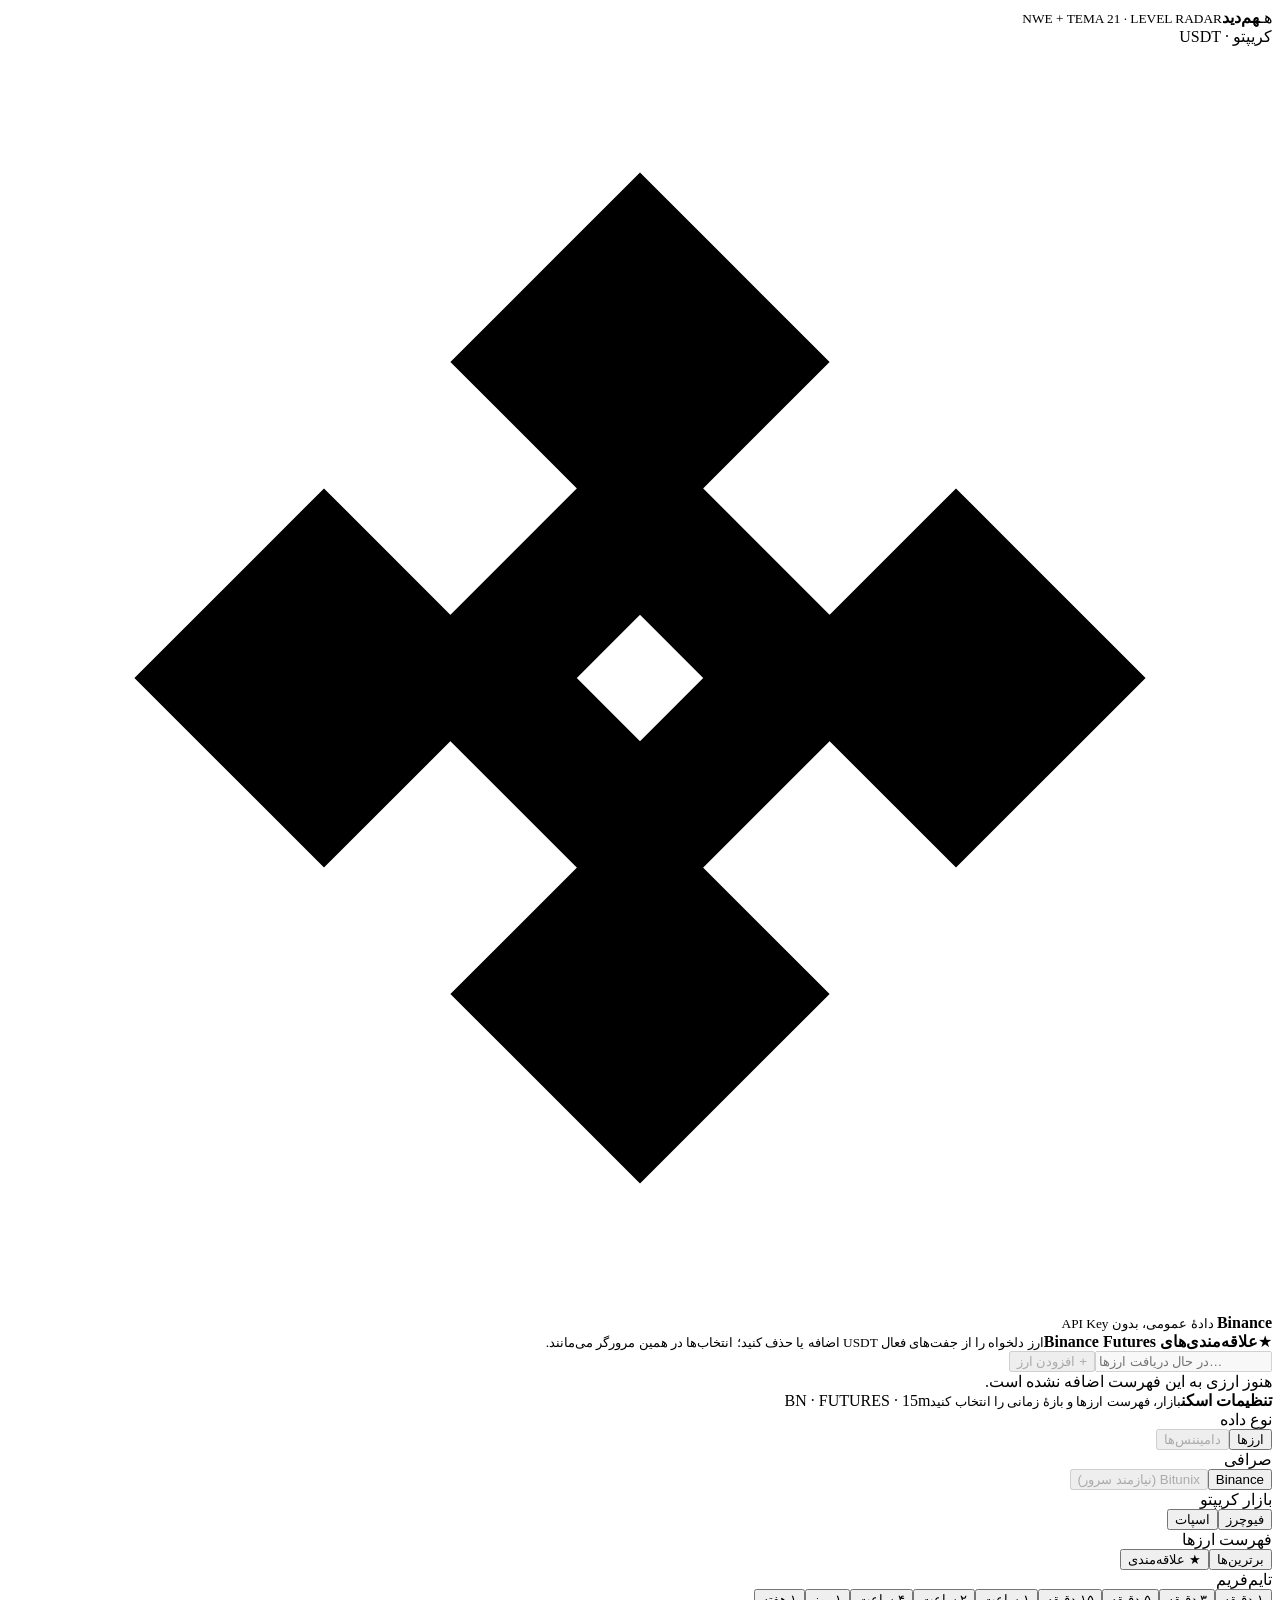
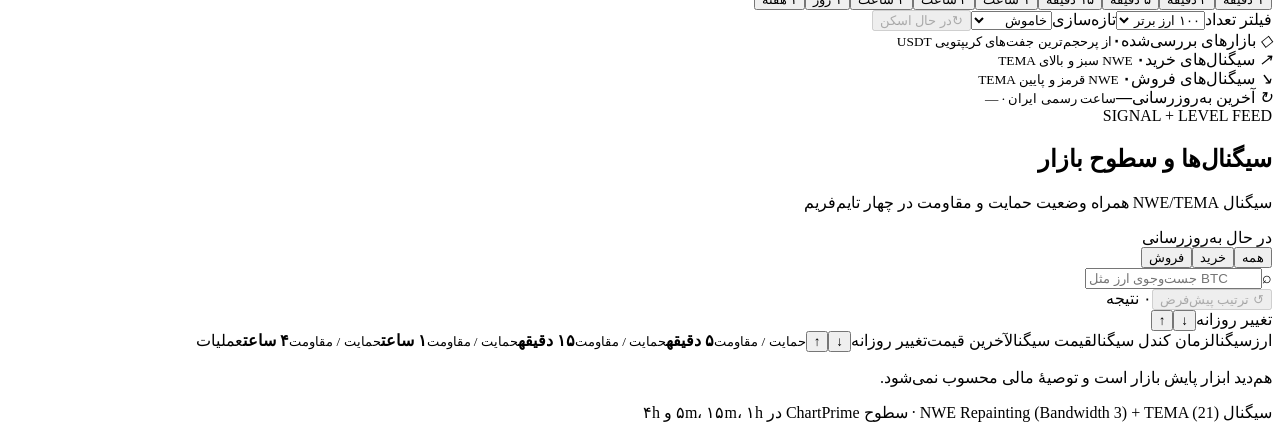
==== index.html @ 6f5dc824 "Deploy static Binance scanner" ====
<!DOCTYPE html><html lang="fa" dir="rtl"><head><meta charSet="utf-8"/><meta name="viewport" content="width=device-width, initial-scale=1"/><link rel="stylesheet" href="/hamdid-crypto-scanner/_next/static/chunks/422zjng2dkiep.css" data-precedence="next"/><link rel="preload" as="script" fetchPriority="low" href="/hamdid-crypto-scanner/_next/static/chunks/3l04zcqx63h3y.js"/><script src="/hamdid-crypto-scanner/_next/static/chunks/196ia33i15g8s.js" async=""></script><script src="/hamdid-crypto-scanner/_next/static/chunks/1rj7ns8rte9vc.js" async=""></script><script src="/hamdid-crypto-scanner/_next/static/chunks/turbopack-1gc-g23rj5cb_.js" async=""></script><script src="/hamdid-crypto-scanner/_next/static/chunks/3fntmmi971322.js" async=""></script><script src="/hamdid-crypto-scanner/_next/static/chunks/1gp41h11vt60n.js" async=""></script><title>هم‌دید | سیگنال NWE و سطوح حمایت و مقاومت</title><meta name="description" content="اسکن زندهٔ NWE + TEMA 21 همراه سطوح حمایت و مقاومت ۵ دقیقه، ۱۵ دقیقه، ۱ ساعت و ۴ ساعت"/><script src="/hamdid-crypto-scanner/_next/static/chunks/0cz1d0mv5g_q7.js" noModule=""></script></head><body><div hidden=""><!--$--><!--/$--></div><main class="app-shell"><div class="ambient ambient-one"></div><div class="ambient ambient-two"></div><header class="topbar"><div class="brand"><span class="brand-symbol">هـ</span><span><strong>هم‌دید</strong><small dir="ltr">NWE + TEMA 21 · LEVEL RADAR</small></span></div><div class="topbar-statuses"><span class="crypto-only-badge">کریپتو · USDT</span><div class="exchange-status"><svg aria-hidden="true" viewBox="0 0 40 40" class="exchange-mark binance-mark"><path d="M20 4 26 10 20 16 14 10 20 4Zm10 10 6 6-6 6-6-6 6-6ZM10 14l6 6-6 6-6-6 6-6Zm10 10 6 6-6 6-6-6 6-6Zm0-12 8 8-8 8-8-8 8-8Zm0 6-2 2 2 2 2-2-2-2Z"></path></svg><span><strong>Binance</strong><small><i></i> <!-- -->دادهٔ عمومی، بدون API Key</small></span></div></div></header><section class="favorites-panel" aria-labelledby="favorites-title"><div class="favorites-copy"><span class="favorites-icon">★</span><span><strong id="favorites-title">علاقه‌مندی‌های <!-- -->Binance<!-- --> <!-- -->Futures</strong><small>ارز دلخواه را از جفت‌های فعال USDT اضافه یا حذف کنید؛ انتخاب‌ها در همین مرورگر می‌مانند.</small></span></div><form class="favorite-form"><input list="available-crypto-markets" placeholder="در حال دریافت ارزها…" dir="ltr" disabled="" aria-label="نماد ارز برای افزودن به علاقه‌مندی‌ها" value=""/><datalist id="available-crypto-markets"></datalist><button type="submit" disabled="">+ افزودن ارز</button></form><div class="favorite-chips"><span class="favorites-empty">هنوز ارزی به این فهرست اضافه نشده است.</span></div></section><section class="dashboard-overview"><section class="control-panel" aria-label="تنظیمات اسکن"><div class="control-panel-heading"><span><strong>تنظیمات اسکن</strong><small>بازار، فهرست ارزها و بازهٔ زمانی را انتخاب کنید</small></span><span class="active-context" dir="ltr">BN · FUTURES · 15m</span></div><div class="control-group universe-control"><label>نوع داده</label><div class="segmented"><button class="active">ارزها</button><button disabled="" title="دامیننس در هاست استاتیک رایگان به سرور نیاز دارد">دامیننس‌ها</button></div></div><div class="control-group exchange-control"><label>صرافی</label><div class="segmented"><button class="active">Binance</button><button class="" disabled="" title="Bitunix اجازهٔ اتصال مستقیم از مرورگر را نمی‌دهد">Bitunix (نیازمند سرور)</button></div></div><div class="control-group market-control"><label>بازار کریپتو</label><div class="segmented"><button class="active">فیوچرز</button><button class="">اسپات</button></div></div><div class="control-group scope-control"><label>فهرست ارزها</label><div class="segmented"><button class="active">برترین‌ها</button><button class="">★ علاقه‌مندی</button></div></div><div class="control-group interval-control"><label>تایم‌فریم</label><div class="timeframe-tabs"><button class="">۱ دقیقه</button><button class="">۳ دقیقه</button><button class="">۵ دقیقه</button><button class="active">۱۵ دقیقه</button><button class="">۱ ساعت</button><button class="">۲ ساعت</button><button class="">۴ ساعت</button><button class="">۱ روز</button><button class="">۱ هفته</button></div></div><label class="select-control limit-control"><span>فیلتر تعداد</span><select><option value="25">۲۵<!-- --> ارز برتر</option><option value="50">۵۰<!-- --> ارز برتر</option><option value="100" selected="">۱۰۰<!-- --> ارز برتر</option><option value="200">۲۰۰<!-- --> ارز برتر</option></select></label><label class="select-control refresh-control"><span>تازه‌سازی</span><select><option value="0" selected="">خاموش</option><option value="60">هر ۱ دقیقه</option><option value="120">هر ۲ دقیقه</option><option value="300">هر ۵ دقیقه</option></select></label><button class="refresh-button" disabled=""><span class="refresh-icon spinning">↻</span>در حال اسکن</button></section><section class="stats-grid" aria-label="آمار اسکن"><div class="stat-card primary-stat"><span class="stat-label"><i aria-hidden="true">◇</i> <!-- -->بازارهای بررسی‌شده</span><strong>۰</strong><small>از پرحجم‌ترین جفت‌های کریپتویی USDT</small></div><div class="stat-card buy-stat"><span class="stat-label"><i aria-hidden="true">↗</i> سیگنال‌های خرید</span><strong>۰</strong><small><i></i> NWE سبز و بالای TEMA</small></div><div class="stat-card sell-stat"><span class="stat-label"><i aria-hidden="true">↘</i> سیگنال‌های فروش</span><strong>۰</strong><small><i></i> NWE قرمز و پایین TEMA</small></div><div class="stat-card update-stat"><span class="stat-label"><i aria-hidden="true">↻</i> آخرین به‌روزرسانی</span><strong>—</strong><small>ساعت رسمی ایران · <!-- -->—</small></div></section></section><section class="signals-panel"><div class="signals-heading"><div><span class="section-kicker">SIGNAL + LEVEL FEED</span><h2>سیگنال‌ها و سطوح بازار</h2><p>سیگنال NWE/TEMA همراه وضعیت حمایت و مقاومت در چهار تایم‌فریم</p></div><div class="feed-live"><i></i> <!-- -->در حال به‌روزرسانی</div></div><div class="filterbar"><div class="side-filter"><button class="active">همه</button><button class="">خرید</button><button class="">فروش</button></div><label class="search-box"><span>⌕</span><input placeholder="جست‌وجوی ارز مثل BTC" dir="ltr" value=""/></label><div class="result-meta"><button type="button" class="sort-reset-button" disabled="" title="بازگشت به ترتیب اصلی اسکن">↺ ترتیب پیش‌فرض</button><span class="result-count">۰<!-- --> نتیجه</span></div></div><div class="mobile-sortbar dominance-sortbar" aria-label="مرتب‌سازی جدول"><span class="sortable-header" dir="rtl"><span>تغییر روزانه</span><span class="sort-arrows" dir="ltr" aria-label="مرتب‌سازی تغییر روزانه"><button type="button" class="" aria-label="تغییر روزانه، کمترین به بیشترین" aria-pressed="false" title="کمترین به بیشترین">↑</button><button type="button" class="" aria-label="تغییر روزانه، بیشترین به کمترین" aria-pressed="false" title="بیشترین به کمترین">↓</button></span></span></div><div class="signal-table-scroll"><div class="signal-list" aria-live="polite"><div class="signal-table-header signal-grid" role="row"><span>ارز</span><span>سیگنال</span><span>زمان کندل سیگنال</span><span>قیمت سیگنال</span><span>آخرین قیمت</span><span class="sortable-header" dir="rtl"><span>تغییر روزانه</span><span class="sort-arrows" dir="ltr" aria-label="مرتب‌سازی تغییر روزانه"><button type="button" class="" aria-label="تغییر روزانه، کمترین به بیشترین" aria-pressed="false" title="کمترین به بیشترین">↑</button><button type="button" class="" aria-label="تغییر روزانه، بیشترین به کمترین" aria-pressed="false" title="بیشترین به کمترین">↓</button></span></span><span class="level-column-header"><small>حمایت / مقاومت</small><strong>۵ دقیقه</strong></span><span class="level-column-header"><small>حمایت / مقاومت</small><strong>۱۵ دقیقه</strong></span><span class="level-column-header"><small>حمایت / مقاومت</small><strong>۱ ساعت</strong></span><span class="level-column-header"><small>حمایت / مقاومت</small><strong>۴ ساعت</strong></span><span>عملیات</span></div><div class="signal-skeleton"></div><div class="signal-skeleton"></div><div class="signal-skeleton"></div><div class="signal-skeleton"></div><div class="signal-skeleton"></div><div class="signal-skeleton"></div></div></div></section><footer><p>هم‌دید ابزار پایش بازار است و توصیهٔ مالی محسوب نمی‌شود.</p><span>سیگنال NWE Repainting (Bandwidth <!-- -->3<!-- -->) + TEMA (<!-- -->21<!-- -->) · سطوح ChartPrime در ۵m، ۱۵m، ۱h و ۴h</span></footer></main><!--$--><!--/$--><script src="/hamdid-crypto-scanner/_next/static/chunks/3l04zcqx63h3y.js" id="_R_" async=""></script><script>(self.__next_f=self.__next_f||[]).push([0])</script><script>self.__next_f.push([1,"1:\"$Sreact.fragment\"\n2:I[39756,[\"/hamdid-crypto-scanner/_next/static/chunks/3fntmmi971322.js\"],\"default\"]\n3:I[37457,[\"/hamdid-crypto-scanner/_next/static/chunks/3fntmmi971322.js\"],\"default\"]\n4:I[67867,[\"/hamdid-crypto-scanner/_next/static/chunks/3fntmmi971322.js\",\"/hamdid-crypto-scanner/_next/static/chunks/1gp41h11vt60n.js\"],\"ScannerDashboard\"]\n5:I[97367,[\"/hamdid-crypto-scanner/_next/static/chunks/3fntmmi971322.js\"],\"OutletBoundary\"]\n6:\"$Sreact.suspense\"\n8:I[97367,[\"/hamdid-crypto-scanner/_next/static/chunks/3fntmmi971322.js\"],\"ViewportBoundary\"]\na:I[97367,[\"/hamdid-crypto-scanner/_next/static/chunks/3fntmmi971322.js\"],\"MetadataBoundary\"]\nc:I[68027,[\"/hamdid-crypto-scanner/_next/static/chunks/3fntmmi971322.js\"],\"default\",1]\n:HL[\"/hamdid-crypto-scanner/_next/static/chunks/422zjng2dkiep.css\",\"style\"]\n0:{\"P\":null,\"c\":[\"\",\"\"],\"q\":\"\",\"i\":false,\"f\":[[[\"\",{\"children\":[\"__PAGE__\",{},\"$undefined\",\"$undefined\",4608]},\"$undefined\",\"$undefined\",4624],[[\"$\",\"$1\",\"c\",{\"children\":[[[\"$\",\"link\",\"0\",{\"rel\":\"stylesheet\",\"href\":\"/hamdid-crypto-scanner/_next/static/chunks/422zjng2dkiep.css\",\"precedence\":\"next\",\"crossOrigin\":\"$undefined\",\"nonce\":\"$undefined\"}],[\"$\",\"script\",\"script-0\",{\"src\":\"/hamdid-crypto-scanner/_next/static/chunks/3fntmmi971322.js\",\"async\":true,\"nonce\":\"$undefined\"}]],[\"$\",\"html\",null,{\"lang\":\"fa\",\"dir\":\"rtl\",\"children\":[\"$\",\"body\",null,{\"children\":[\"$\",\"$L2\",null,{\"parallelRouterKey\":\"children\",\"error\":\"$undefined\",\"errorStyles\":\"$undefined\",\"errorScripts\":\"$undefined\",\"template\":[\"$\",\"$L3\",null,{}],\"templateStyles\":\"$undefined\",\"templateScripts\":\"$undefined\",\"notFound\":[[[\"$\",\"title\",null,{\"children\":\"404: This page could not be found.\"}],[\"$\",\"div\",null,{\"style\":{\"fontFamily\":\"system-ui,\\\"Segoe UI\\\",Roboto,Helvetica,Arial,sans-serif,\\\"Apple Color Emoji\\\",\\\"Segoe UI Emoji\\\"\",\"height\":\"100vh\",\"textAlign\":\"center\",\"display\":\"flex\",\"flexDirection\":\"column\",\"alignItems\":\"center\",\"justifyContent\":\"center\"},\"children\":[\"$\",\"div\",null,{\"children\":[[\"$\",\"style\",null,{\"dangerouslySetInnerHTML\":{\"__html\":\"body{color:#000;background:#fff;margin:0}.next-error-h1{border-right:1px solid rgba(0,0,0,.3)}@media (prefers-color-scheme:dark){body{color:#fff;background:#000}.next-error-h1{border-right:1px solid rgba(255,255,255,.3)}}\"}}],[\"$\",\"h1\",null,{\"className\":\"next-error-h1\",\"style\":{\"display\":\"inline-block\",\"margin\":\"0 20px 0 0\",\"padding\":\"0 23px 0 0\",\"fontSize\":24,\"fontWeight\":500,\"verticalAlign\":\"top\",\"lineHeight\":\"49px\"},\"children\":404}],[\"$\",\"div\",null,{\"style\":{\"display\":\"inline-block\"},\"children\":[\"$\",\"h2\",null,{\"style\":{\"fontSize\":14,\"fontWeight\":400,\"lineHeight\":\"49px\",\"margin\":0},\"children\":\"This page could not be found.\"}]}]]}]}]],[]],\"forbidden\":\"$undefined\",\"unauthorized\":\"$undefined\"}]}]}]]}],{\"children\":[[\"$\",\"$1\",\"c\",{\"children\":[[\"$\",\"$L4\",null,{}],[[\"$\",\"script\",\"script-0\",{\"src\":\"/hamdid-crypto-scanner/_next/static/chunks/1gp41h11vt60n.js\",\"async\":true,\"nonce\":\"$undefined\"}]],[\"$\",\"$L5\",null,{\"children\":[\"$\",\"$6\",null,{\"name\":\"Next.MetadataOutlet\",\"children\":\"$@7\"}]}]]}],{},null,false,null]},null,false,null],[\"$\",\"$1\",\"h\",{\"children\":[null,[\"$\",\"$L8\",null,{\"children\":\"$L9\"}],[\"$\",\"div\",null,{\"hidden\":true,\"children\":[\"$\",\"$La\",null,{\"children\":[\"$\",\"$6\",null,{\"name\":\"Next.Metadata\",\"children\":\"$Lb\"}]}]}],null]}],false]],\"m\":\"$undefined\",\"G\":[\"$c\",[[\"$\",\"link\",\"0\",{\"rel\":\"stylesheet\",\"href\":\"/hamdid-crypto-scanner/_next/static/chunks/422zjng2dkiep.css\",\"precedence\":\"next\",\"crossOrigin\":\"$undefined\",\"nonce\":\"$undefined\"}]]],\"S\":true,\"h\":null,\"r\":\"$undefined\",\"s\":\"$undefined\",\"a\":\"$undefined\",\"l\":\"$undefined\",\"p\":\"$undefined\",\"d\":\"$undefined\",\"b\":\"MTy2P7rSLVsC8t0M8R1YC\"}\n9:[[\"$\",\"meta\",\"0\",{\"charSet\":\"utf-8\"}],[\"$\",\"meta\",\"1\",{\"name\":\"viewport\",\"content\":\"width=device-width, initial-scale=1\"}]]\n7:null\nb:[[\"$\",\"title\",\"0\",{\"children\":\"هم‌دید | سیگنال NWE و سطوح حمایت و مقاومت\"}],[\"$\",\"meta\",\"1\",{\"name\":\"description\",\"content\":\"اسکن زندهٔ NWE + TEMA 21 همراه سطوح حمایت و مقاومت ۵ دقیقه، ۱۵ دقیقه، ۱ ساعت و ۴ ساعت\"}]]\n"])</script></body></html>
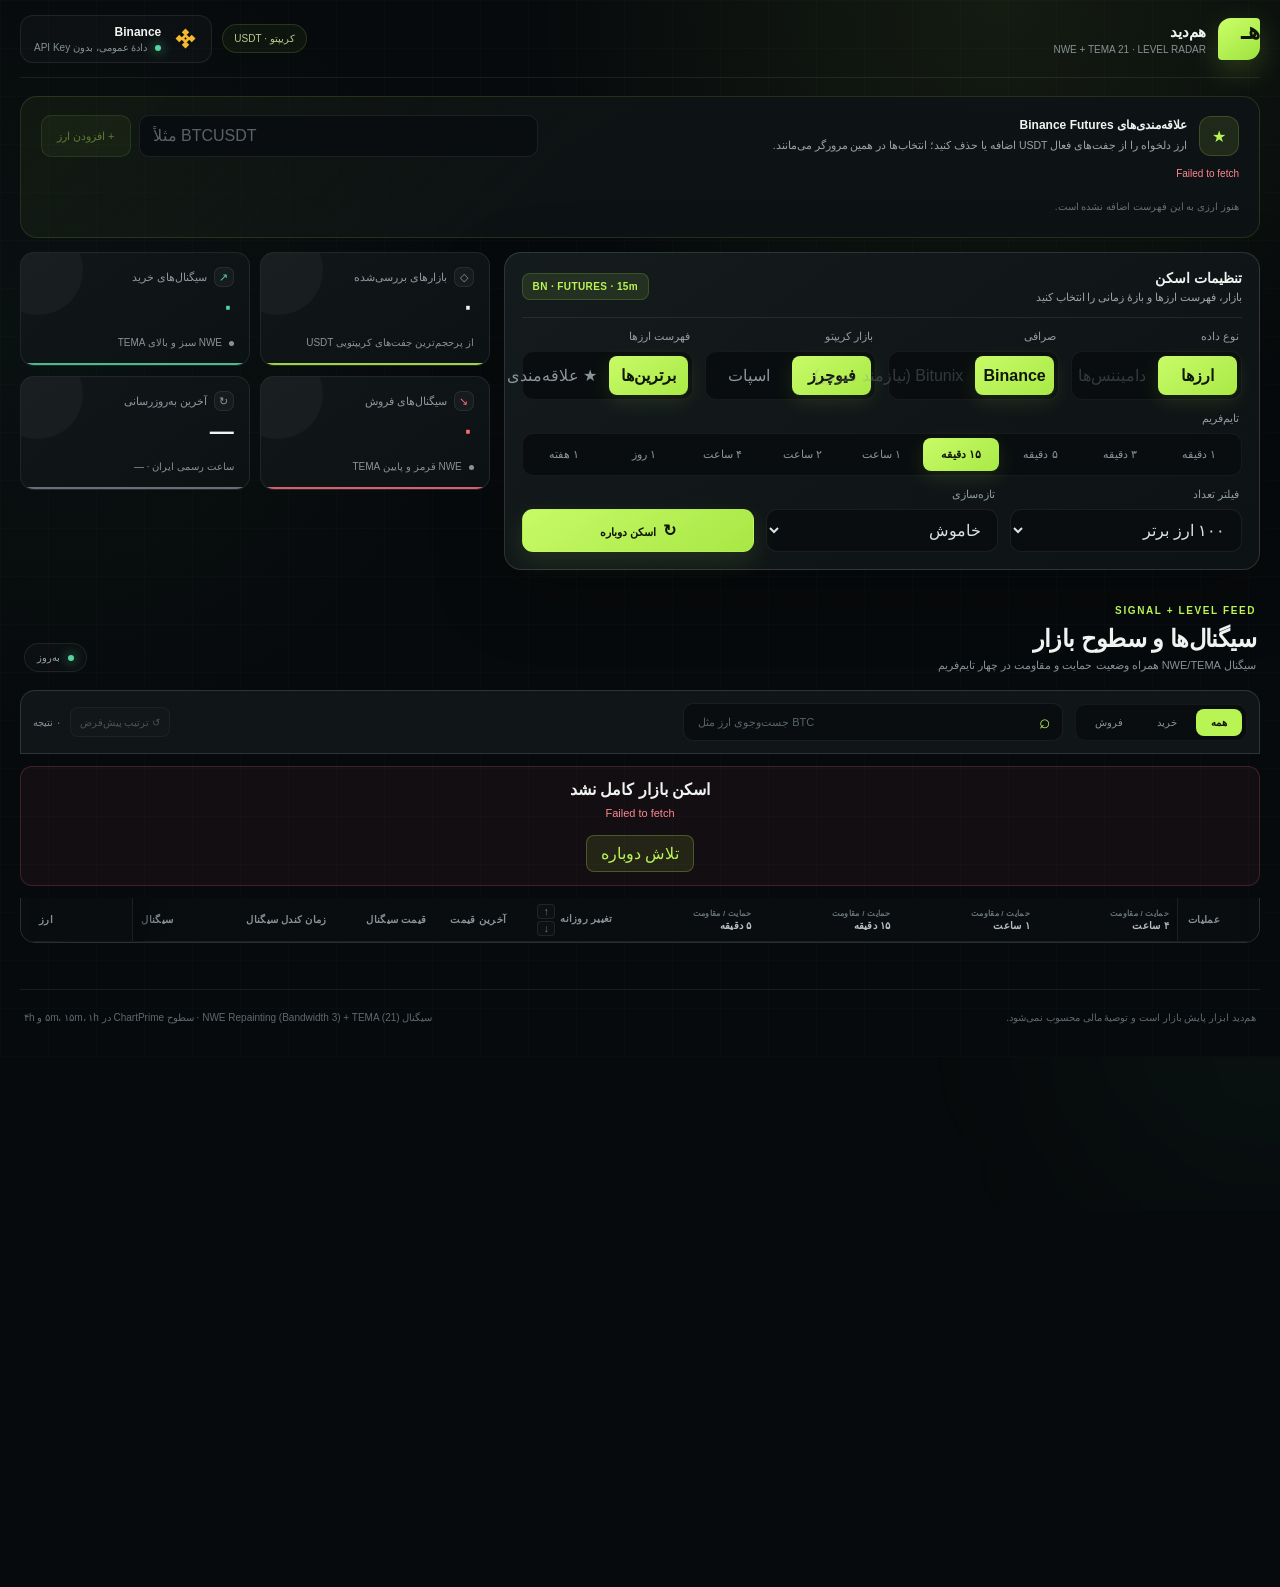
==== commit 2ec0a92f: "Build for root-domain static hosting" ====
--- a/index.html
+++ b/index.html
@@ -1 +1 @@
-<!DOCTYPE html><html lang="fa" dir="rtl"><head><meta charSet="utf-8"/><meta name="viewport" content="width=device-width, initial-scale=1"/><link rel="stylesheet" href="/hamdid-crypto-scanner/_next/static/chunks/422zjng2dkiep.css" data-precedence="next"/><link rel="preload" as="script" fetchPriority="low" href="/hamdid-crypto-scanner/_next/static/chunks/3l04zcqx63h3y.js"/><script src="/hamdid-crypto-scanner/_next/static/chunks/196ia33i15g8s.js" async=""></script><script src="/hamdid-crypto-scanner/_next/static/chunks/1rj7ns8rte9vc.js" async=""></script><script src="/hamdid-crypto-scanner/_next/static/chunks/turbopack-1gc-g23rj5cb_.js" async=""></script><script src="/hamdid-crypto-scanner/_next/static/chunks/3fntmmi971322.js" async=""></script><script src="/hamdid-crypto-scanner/_next/static/chunks/1gp41h11vt60n.js" async=""></script><title>هم‌دید | سیگنال NWE و سطوح حمایت و مقاومت</title><meta name="description" content="اسکن زندهٔ NWE + TEMA 21 همراه سطوح حمایت و مقاومت ۵ دقیقه، ۱۵ دقیقه، ۱ ساعت و ۴ ساعت"/><script src="/hamdid-crypto-scanner/_next/static/chunks/0cz1d0mv5g_q7.js" noModule=""></script></head><body><div hidden=""><!--$--><!--/$--></div><main class="app-shell"><div class="ambient ambient-one"></div><div class="ambient ambient-two"></div><header class="topbar"><div class="brand"><span class="brand-symbol">هـ</span><span><strong>هم‌دید</strong><small dir="ltr">NWE + TEMA 21 · LEVEL RADAR</small></span></div><div class="topbar-statuses"><span class="crypto-only-badge">کریپتو · USDT</span><div class="exchange-status"><svg aria-hidden="true" viewBox="0 0 40 40" class="exchange-mark binance-mark"><path d="M20 4 26 10 20 16 14 10 20 4Zm10 10 6 6-6 6-6-6 6-6ZM10 14l6 6-6 6-6-6 6-6Zm10 10 6 6-6 6-6-6 6-6Zm0-12 8 8-8 8-8-8 8-8Zm0 6-2 2 2 2 2-2-2-2Z"></path></svg><span><strong>Binance</strong><small><i></i> <!-- -->دادهٔ عمومی، بدون API Key</small></span></div></div></header><section class="favorites-panel" aria-labelledby="favorites-title"><div class="favorites-copy"><span class="favorites-icon">★</span><span><strong id="favorites-title">علاقه‌مندی‌های <!-- -->Binance<!-- --> <!-- -->Futures</strong><small>ارز دلخواه را از جفت‌های فعال USDT اضافه یا حذف کنید؛ انتخاب‌ها در همین مرورگر می‌مانند.</small></span></div><form class="favorite-form"><input list="available-crypto-markets" placeholder="در حال دریافت ارزها…" dir="ltr" disabled="" aria-label="نماد ارز برای افزودن به علاقه‌مندی‌ها" value=""/><datalist id="available-crypto-markets"></datalist><button type="submit" disabled="">+ افزودن ارز</button></form><div class="favorite-chips"><span class="favorites-empty">هنوز ارزی به این فهرست اضافه نشده است.</span></div></section><section class="dashboard-overview"><section class="control-panel" aria-label="تنظیمات اسکن"><div class="control-panel-heading"><span><strong>تنظیمات اسکن</strong><small>بازار، فهرست ارزها و بازهٔ زمانی را انتخاب کنید</small></span><span class="active-context" dir="ltr">BN · FUTURES · 15m</span></div><div class="control-group universe-control"><label>نوع داده</label><div class="segmented"><button class="active">ارزها</button><button disabled="" title="دامیننس در هاست استاتیک رایگان به سرور نیاز دارد">دامیننس‌ها</button></div></div><div class="control-group exchange-control"><label>صرافی</label><div class="segmented"><button class="active">Binance</button><button class="" disabled="" title="Bitunix اجازهٔ اتصال مستقیم از مرورگر را نمی‌دهد">Bitunix (نیازمند سرور)</button></div></div><div class="control-group market-control"><label>بازار کریپتو</label><div class="segmented"><button class="active">فیوچرز</button><button class="">اسپات</button></div></div><div class="control-group scope-control"><label>فهرست ارزها</label><div class="segmented"><button class="active">برترین‌ها</button><button class="">★ علاقه‌مندی</button></div></div><div class="control-group interval-control"><label>تایم‌فریم</label><div class="timeframe-tabs"><button class="">۱ دقیقه</button><button class="">۳ دقیقه</button><button class="">۵ دقیقه</button><button class="active">۱۵ دقیقه</button><button class="">۱ ساعت</button><button class="">۲ ساعت</button><button class="">۴ ساعت</button><button class="">۱ روز</button><button class="">۱ هفته</button></div></div><label class="select-control limit-control"><span>فیلتر تعداد</span><select><option value="25">۲۵<!-- --> ارز برتر</option><option value="50">۵۰<!-- --> ارز برتر</option><option value="100" selected="">۱۰۰<!-- --> ارز برتر</option><option value="200">۲۰۰<!-- --> ارز برتر</option></select></label><label class="select-control refresh-control"><span>تازه‌سازی</span><select><option value="0" selected="">خاموش</option><option value="60">هر ۱ دقیقه</option><option value="120">هر ۲ دقیقه</option><option value="300">هر ۵ دقیقه</option></select></label><button class="refresh-button" disabled=""><span class="refresh-icon spinning">↻</span>در حال اسکن</button></section><section class="stats-grid" aria-label="آمار اسکن"><div class="stat-card primary-stat"><span class="stat-label"><i aria-hidden="true">◇</i> <!-- -->بازارهای بررسی‌شده</span><strong>۰</strong><small>از پرحجم‌ترین جفت‌های کریپتویی USDT</small></div><div class="stat-card buy-stat"><span class="stat-label"><i aria-hidden="true">↗</i> سیگنال‌های خرید</span><strong>۰</strong><small><i></i> NWE سبز و بالای TEMA</small></div><div class="stat-card sell-stat"><span class="stat-label"><i aria-hidden="true">↘</i> سیگنال‌های فروش</span><strong>۰</strong><small><i></i> NWE قرمز و پایین TEMA</small></div><div class="stat-card update-stat"><span class="stat-label"><i aria-hidden="true">↻</i> آخرین به‌روزرسانی</span><strong>—</strong><small>ساعت رسمی ایران · <!-- -->—</small></div></section></section><section class="signals-panel"><div class="signals-heading"><div><span class="section-kicker">SIGNAL + LEVEL FEED</span><h2>سیگنال‌ها و سطوح بازار</h2><p>سیگنال NWE/TEMA همراه وضعیت حمایت و مقاومت در چهار تایم‌فریم</p></div><div class="feed-live"><i></i> <!-- -->در حال به‌روزرسانی</div></div><div class="filterbar"><div class="side-filter"><button class="active">همه</button><button class="">خرید</button><button class="">فروش</button></div><label class="search-box"><span>⌕</span><input placeholder="جست‌وجوی ارز مثل BTC" dir="ltr" value=""/></label><div class="result-meta"><button type="button" class="sort-reset-button" disabled="" title="بازگشت به ترتیب اصلی اسکن">↺ ترتیب پیش‌فرض</button><span class="result-count">۰<!-- --> نتیجه</span></div></div><div class="mobile-sortbar dominance-sortbar" aria-label="مرتب‌سازی جدول"><span class="sortable-header" dir="rtl"><span>تغییر روزانه</span><span class="sort-arrows" dir="ltr" aria-label="مرتب‌سازی تغییر روزانه"><button type="button" class="" aria-label="تغییر روزانه، کمترین به بیشترین" aria-pressed="false" title="کمترین به بیشترین">↑</button><button type="button" class="" aria-label="تغییر روزانه، بیشترین به کمترین" aria-pressed="false" title="بیشترین به کمترین">↓</button></span></span></div><div class="signal-table-scroll"><div class="signal-list" aria-live="polite"><div class="signal-table-header signal-grid" role="row"><span>ارز</span><span>سیگنال</span><span>زمان کندل سیگنال</span><span>قیمت سیگنال</span><span>آخرین قیمت</span><span class="sortable-header" dir="rtl"><span>تغییر روزانه</span><span class="sort-arrows" dir="ltr" aria-label="مرتب‌سازی تغییر روزانه"><button type="button" class="" aria-label="تغییر روزانه، کمترین به بیشترین" aria-pressed="false" title="کمترین به بیشترین">↑</button><button type="button" class="" aria-label="تغییر روزانه، بیشترین به کمترین" aria-pressed="false" title="بیشترین به کمترین">↓</button></span></span><span class="level-column-header"><small>حمایت / مقاومت</small><strong>۵ دقیقه</strong></span><span class="level-column-header"><small>حمایت / مقاومت</small><strong>۱۵ دقیقه</strong></span><span class="level-column-header"><small>حمایت / مقاومت</small><strong>۱ ساعت</strong></span><span class="level-column-header"><small>حمایت / مقاومت</small><strong>۴ ساعت</strong></span><span>عملیات</span></div><div class="signal-skeleton"></div><div class="signal-skeleton"></div><div class="signal-skeleton"></div><div class="signal-skeleton"></div><div class="signal-skeleton"></div><div class="signal-skeleton"></div></div></div></section><footer><p>هم‌دید ابزار پایش بازار است و توصیهٔ مالی محسوب نمی‌شود.</p><span>سیگنال NWE Repainting (Bandwidth <!-- -->3<!-- -->) + TEMA (<!-- -->21<!-- -->) · سطوح ChartPrime در ۵m، ۱۵m، ۱h و ۴h</span></footer></main><!--$--><!--/$--><script src="/hamdid-crypto-scanner/_next/static/chunks/3l04zcqx63h3y.js" id="_R_" async=""></script><script>(self.__next_f=self.__next_f||[]).push([0])</script><script>self.__next_f.push([1,"1:\"$Sreact.fragment\"\n2:I[39756,[\"/hamdid-crypto-scanner/_next/static/chunks/3fntmmi971322.js\"],\"default\"]\n3:I[37457,[\"/hamdid-crypto-scanner/_next/static/chunks/3fntmmi971322.js\"],\"default\"]\n4:I[67867,[\"/hamdid-crypto-scanner/_next/static/chunks/3fntmmi971322.js\",\"/hamdid-crypto-scanner/_next/static/chunks/1gp41h11vt60n.js\"],\"ScannerDashboard\"]\n5:I[97367,[\"/hamdid-crypto-scanner/_next/static/chunks/3fntmmi971322.js\"],\"OutletBoundary\"]\n6:\"$Sreact.suspense\"\n8:I[97367,[\"/hamdid-crypto-scanner/_next/static/chunks/3fntmmi971322.js\"],\"ViewportBoundary\"]\na:I[97367,[\"/hamdid-crypto-scanner/_next/static/chunks/3fntmmi971322.js\"],\"MetadataBoundary\"]\nc:I[68027,[\"/hamdid-crypto-scanner/_next/static/chunks/3fntmmi971322.js\"],\"default\",1]\n:HL[\"/hamdid-crypto-scanner/_next/static/chunks/422zjng2dkiep.css\",\"style\"]\n0:{\"P\":null,\"c\":[\"\",\"\"],\"q\":\"\",\"i\":false,\"f\":[[[\"\",{\"children\":[\"__PAGE__\",{},\"$undefined\",\"$undefined\",4608]},\"$undefined\",\"$undefined\",4624],[[\"$\",\"$1\",\"c\",{\"children\":[[[\"$\",\"link\",\"0\",{\"rel\":\"stylesheet\",\"href\":\"/hamdid-crypto-scanner/_next/static/chunks/422zjng2dkiep.css\",\"precedence\":\"next\",\"crossOrigin\":\"$undefined\",\"nonce\":\"$undefined\"}],[\"$\",\"script\",\"script-0\",{\"src\":\"/hamdid-crypto-scanner/_next/static/chunks/3fntmmi971322.js\",\"async\":true,\"nonce\":\"$undefined\"}]],[\"$\",\"html\",null,{\"lang\":\"fa\",\"dir\":\"rtl\",\"children\":[\"$\",\"body\",null,{\"children\":[\"$\",\"$L2\",null,{\"parallelRouterKey\":\"children\",\"error\":\"$undefined\",\"errorStyles\":\"$undefined\",\"errorScripts\":\"$undefined\",\"template\":[\"$\",\"$L3\",null,{}],\"templateStyles\":\"$undefined\",\"templateScripts\":\"$undefined\",\"notFound\":[[[\"$\",\"title\",null,{\"children\":\"404: This page could not be found.\"}],[\"$\",\"div\",null,{\"style\":{\"fontFamily\":\"system-ui,\\\"Segoe UI\\\",Roboto,Helvetica,Arial,sans-serif,\\\"Apple Color Emoji\\\",\\\"Segoe UI Emoji\\\"\",\"height\":\"100vh\",\"textAlign\":\"center\",\"display\":\"flex\",\"flexDirection\":\"column\",\"alignItems\":\"center\",\"justifyContent\":\"center\"},\"children\":[\"$\",\"div\",null,{\"children\":[[\"$\",\"style\",null,{\"dangerouslySetInnerHTML\":{\"__html\":\"body{color:#000;background:#fff;margin:0}.next-error-h1{border-right:1px solid rgba(0,0,0,.3)}@media (prefers-color-scheme:dark){body{color:#fff;background:#000}.next-error-h1{border-right:1px solid rgba(255,255,255,.3)}}\"}}],[\"$\",\"h1\",null,{\"className\":\"next-error-h1\",\"style\":{\"display\":\"inline-block\",\"margin\":\"0 20px 0 0\",\"padding\":\"0 23px 0 0\",\"fontSize\":24,\"fontWeight\":500,\"verticalAlign\":\"top\",\"lineHeight\":\"49px\"},\"children\":404}],[\"$\",\"div\",null,{\"style\":{\"display\":\"inline-block\"},\"children\":[\"$\",\"h2\",null,{\"style\":{\"fontSize\":14,\"fontWeight\":400,\"lineHeight\":\"49px\",\"margin\":0},\"children\":\"This page could not be found.\"}]}]]}]}]],[]],\"forbidden\":\"$undefined\",\"unauthorized\":\"$undefined\"}]}]}]]}],{\"children\":[[\"$\",\"$1\",\"c\",{\"children\":[[\"$\",\"$L4\",null,{}],[[\"$\",\"script\",\"script-0\",{\"src\":\"/hamdid-crypto-scanner/_next/static/chunks/1gp41h11vt60n.js\",\"async\":true,\"nonce\":\"$undefined\"}]],[\"$\",\"$L5\",null,{\"children\":[\"$\",\"$6\",null,{\"name\":\"Next.MetadataOutlet\",\"children\":\"$@7\"}]}]]}],{},null,false,null]},null,false,null],[\"$\",\"$1\",\"h\",{\"children\":[null,[\"$\",\"$L8\",null,{\"children\":\"$L9\"}],[\"$\",\"div\",null,{\"hidden\":true,\"children\":[\"$\",\"$La\",null,{\"children\":[\"$\",\"$6\",null,{\"name\":\"Next.Metadata\",\"children\":\"$Lb\"}]}]}],null]}],false]],\"m\":\"$undefined\",\"G\":[\"$c\",[[\"$\",\"link\",\"0\",{\"rel\":\"stylesheet\",\"href\":\"/hamdid-crypto-scanner/_next/static/chunks/422zjng2dkiep.css\",\"precedence\":\"next\",\"crossOrigin\":\"$undefined\",\"nonce\":\"$undefined\"}]]],\"S\":true,\"h\":null,\"r\":\"$undefined\",\"s\":\"$undefined\",\"a\":\"$undefined\",\"l\":\"$undefined\",\"p\":\"$undefined\",\"d\":\"$undefined\",\"b\":\"MTy2P7rSLVsC8t0M8R1YC\"}\n9:[[\"$\",\"meta\",\"0\",{\"charSet\":\"utf-8\"}],[\"$\",\"meta\",\"1\",{\"name\":\"viewport\",\"content\":\"width=device-width, initial-scale=1\"}]]\n7:null\nb:[[\"$\",\"title\",\"0\",{\"children\":\"هم‌دید | سیگنال NWE و سطوح حمایت و مقاومت\"}],[\"$\",\"meta\",\"1\",{\"name\":\"description\",\"content\":\"اسکن زندهٔ NWE + TEMA 21 همراه سطوح حمایت و مقاومت ۵ دقیقه، ۱۵ دقیقه، ۱ ساعت و ۴ ساعت\"}]]\n"])</script></body></html>+<!DOCTYPE html><html lang="fa" dir="rtl"><head><meta charSet="utf-8"/><meta name="viewport" content="width=device-width, initial-scale=1"/><link rel="stylesheet" href="/_next/static/chunks/422zjng2dkiep.css" data-precedence="next"/><link rel="preload" as="script" fetchPriority="low" href="/_next/static/chunks/3l04zcqx63h3y.js"/><script src="/_next/static/chunks/0nr5vralju_ts.js" async=""></script><script src="/_next/static/chunks/1rj7ns8rte9vc.js" async=""></script><script src="/_next/static/chunks/turbopack-1h985lzee1e1w.js" async=""></script><script src="/_next/static/chunks/3fntmmi971322.js" async=""></script><script src="/_next/static/chunks/1gp41h11vt60n.js" async=""></script><title>هم‌دید | سیگنال NWE و سطوح حمایت و مقاومت</title><meta name="description" content="اسکن زندهٔ NWE + TEMA 21 همراه سطوح حمایت و مقاومت ۵ دقیقه، ۱۵ دقیقه، ۱ ساعت و ۴ ساعت"/><script src="/_next/static/chunks/0cz1d0mv5g_q7.js" noModule=""></script></head><body><div hidden=""><!--$--><!--/$--></div><main class="app-shell"><div class="ambient ambient-one"></div><div class="ambient ambient-two"></div><header class="topbar"><div class="brand"><span class="brand-symbol">هـ</span><span><strong>هم‌دید</strong><small dir="ltr">NWE + TEMA 21 · LEVEL RADAR</small></span></div><div class="topbar-statuses"><span class="crypto-only-badge">کریپتو · USDT</span><div class="exchange-status"><svg aria-hidden="true" viewBox="0 0 40 40" class="exchange-mark binance-mark"><path d="M20 4 26 10 20 16 14 10 20 4Zm10 10 6 6-6 6-6-6 6-6ZM10 14l6 6-6 6-6-6 6-6Zm10 10 6 6-6 6-6-6 6-6Zm0-12 8 8-8 8-8-8 8-8Zm0 6-2 2 2 2 2-2-2-2Z"></path></svg><span><strong>Binance</strong><small><i></i> <!-- -->دادهٔ عمومی، بدون API Key</small></span></div></div></header><section class="favorites-panel" aria-labelledby="favorites-title"><div class="favorites-copy"><span class="favorites-icon">★</span><span><strong id="favorites-title">علاقه‌مندی‌های <!-- -->Binance<!-- --> <!-- -->Futures</strong><small>ارز دلخواه را از جفت‌های فعال USDT اضافه یا حذف کنید؛ انتخاب‌ها در همین مرورگر می‌مانند.</small></span></div><form class="favorite-form"><input list="available-crypto-markets" placeholder="در حال دریافت ارزها…" dir="ltr" disabled="" aria-label="نماد ارز برای افزودن به علاقه‌مندی‌ها" value=""/><datalist id="available-crypto-markets"></datalist><button type="submit" disabled="">+ افزودن ارز</button></form><div class="favorite-chips"><span class="favorites-empty">هنوز ارزی به این فهرست اضافه نشده است.</span></div></section><section class="dashboard-overview"><section class="control-panel" aria-label="تنظیمات اسکن"><div class="control-panel-heading"><span><strong>تنظیمات اسکن</strong><small>بازار، فهرست ارزها و بازهٔ زمانی را انتخاب کنید</small></span><span class="active-context" dir="ltr">BN · FUTURES · 15m</span></div><div class="control-group universe-control"><label>نوع داده</label><div class="segmented"><button class="active">ارزها</button><button disabled="" title="دامیننس در هاست استاتیک رایگان به سرور نیاز دارد">دامیننس‌ها</button></div></div><div class="control-group exchange-control"><label>صرافی</label><div class="segmented"><button class="active">Binance</button><button class="" disabled="" title="Bitunix اجازهٔ اتصال مستقیم از مرورگر را نمی‌دهد">Bitunix (نیازمند سرور)</button></div></div><div class="control-group market-control"><label>بازار کریپتو</label><div class="segmented"><button class="active">فیوچرز</button><button class="">اسپات</button></div></div><div class="control-group scope-control"><label>فهرست ارزها</label><div class="segmented"><button class="active">برترین‌ها</button><button class="">★ علاقه‌مندی</button></div></div><div class="control-group interval-control"><label>تایم‌فریم</label><div class="timeframe-tabs"><button class="">۱ دقیقه</button><button class="">۳ دقیقه</button><button class="">۵ دقیقه</button><button class="active">۱۵ دقیقه</button><button class="">۱ ساعت</button><button class="">۲ ساعت</button><button class="">۴ ساعت</button><button class="">۱ روز</button><button class="">۱ هفته</button></div></div><label class="select-control limit-control"><span>فیلتر تعداد</span><select><option value="25">۲۵<!-- --> ارز برتر</option><option value="50">۵۰<!-- --> ارز برتر</option><option value="100" selected="">۱۰۰<!-- --> ارز برتر</option><option value="200">۲۰۰<!-- --> ارز برتر</option></select></label><label class="select-control refresh-control"><span>تازه‌سازی</span><select><option value="0" selected="">خاموش</option><option value="60">هر ۱ دقیقه</option><option value="120">هر ۲ دقیقه</option><option value="300">هر ۵ دقیقه</option></select></label><button class="refresh-button" disabled=""><span class="refresh-icon spinning">↻</span>در حال اسکن</button></section><section class="stats-grid" aria-label="آمار اسکن"><div class="stat-card primary-stat"><span class="stat-label"><i aria-hidden="true">◇</i> <!-- -->بازارهای بررسی‌شده</span><strong>۰</strong><small>از پرحجم‌ترین جفت‌های کریپتویی USDT</small></div><div class="stat-card buy-stat"><span class="stat-label"><i aria-hidden="true">↗</i> سیگنال‌های خرید</span><strong>۰</strong><small><i></i> NWE سبز و بالای TEMA</small></div><div class="stat-card sell-stat"><span class="stat-label"><i aria-hidden="true">↘</i> سیگنال‌های فروش</span><strong>۰</strong><small><i></i> NWE قرمز و پایین TEMA</small></div><div class="stat-card update-stat"><span class="stat-label"><i aria-hidden="true">↻</i> آخرین به‌روزرسانی</span><strong>—</strong><small>ساعت رسمی ایران · <!-- -->—</small></div></section></section><section class="signals-panel"><div class="signals-heading"><div><span class="section-kicker">SIGNAL + LEVEL FEED</span><h2>سیگنال‌ها و سطوح بازار</h2><p>سیگنال NWE/TEMA همراه وضعیت حمایت و مقاومت در چهار تایم‌فریم</p></div><div class="feed-live"><i></i> <!-- -->در حال به‌روزرسانی</div></div><div class="filterbar"><div class="side-filter"><button class="active">همه</button><button class="">خرید</button><button class="">فروش</button></div><label class="search-box"><span>⌕</span><input placeholder="جست‌وجوی ارز مثل BTC" dir="ltr" value=""/></label><div class="result-meta"><button type="button" class="sort-reset-button" disabled="" title="بازگشت به ترتیب اصلی اسکن">↺ ترتیب پیش‌فرض</button><span class="result-count">۰<!-- --> نتیجه</span></div></div><div class="mobile-sortbar dominance-sortbar" aria-label="مرتب‌سازی جدول"><span class="sortable-header" dir="rtl"><span>تغییر روزانه</span><span class="sort-arrows" dir="ltr" aria-label="مرتب‌سازی تغییر روزانه"><button type="button" class="" aria-label="تغییر روزانه، کمترین به بیشترین" aria-pressed="false" title="کمترین به بیشترین">↑</button><button type="button" class="" aria-label="تغییر روزانه، بیشترین به کمترین" aria-pressed="false" title="بیشترین به کمترین">↓</button></span></span></div><div class="signal-table-scroll"><div class="signal-list" aria-live="polite"><div class="signal-table-header signal-grid" role="row"><span>ارز</span><span>سیگنال</span><span>زمان کندل سیگنال</span><span>قیمت سیگنال</span><span>آخرین قیمت</span><span class="sortable-header" dir="rtl"><span>تغییر روزانه</span><span class="sort-arrows" dir="ltr" aria-label="مرتب‌سازی تغییر روزانه"><button type="button" class="" aria-label="تغییر روزانه، کمترین به بیشترین" aria-pressed="false" title="کمترین به بیشترین">↑</button><button type="button" class="" aria-label="تغییر روزانه، بیشترین به کمترین" aria-pressed="false" title="بیشترین به کمترین">↓</button></span></span><span class="level-column-header"><small>حمایت / مقاومت</small><strong>۵ دقیقه</strong></span><span class="level-column-header"><small>حمایت / مقاومت</small><strong>۱۵ دقیقه</strong></span><span class="level-column-header"><small>حمایت / مقاومت</small><strong>۱ ساعت</strong></span><span class="level-column-header"><small>حمایت / مقاومت</small><strong>۴ ساعت</strong></span><span>عملیات</span></div><div class="signal-skeleton"></div><div class="signal-skeleton"></div><div class="signal-skeleton"></div><div class="signal-skeleton"></div><div class="signal-skeleton"></div><div class="signal-skeleton"></div></div></div></section><footer><p>هم‌دید ابزار پایش بازار است و توصیهٔ مالی محسوب نمی‌شود.</p><span>سیگنال NWE Repainting (Bandwidth <!-- -->3<!-- -->) + TEMA (<!-- -->21<!-- -->) · سطوح ChartPrime در ۵m، ۱۵m، ۱h و ۴h</span></footer></main><!--$--><!--/$--><script src="/_next/static/chunks/3l04zcqx63h3y.js" id="_R_" async=""></script><script>(self.__next_f=self.__next_f||[]).push([0])</script><script>self.__next_f.push([1,"1:\"$Sreact.fragment\"\n2:I[39756,[\"/_next/static/chunks/3fntmmi971322.js\"],\"default\"]\n3:I[37457,[\"/_next/static/chunks/3fntmmi971322.js\"],\"default\"]\n4:I[67867,[\"/_next/static/chunks/3fntmmi971322.js\",\"/_next/static/chunks/1gp41h11vt60n.js\"],\"ScannerDashboard\"]\n5:I[97367,[\"/_next/static/chunks/3fntmmi971322.js\"],\"OutletBoundary\"]\n6:\"$Sreact.suspense\"\n8:I[97367,[\"/_next/static/chunks/3fntmmi971322.js\"],\"ViewportBoundary\"]\na:I[97367,[\"/_next/static/chunks/3fntmmi971322.js\"],\"MetadataBoundary\"]\nc:I[68027,[\"/_next/static/chunks/3fntmmi971322.js\"],\"default\",1]\n:HL[\"/_next/static/chunks/422zjng2dkiep.css\",\"style\"]\n0:{\"P\":null,\"c\":[\"\",\"\"],\"q\":\"\",\"i\":false,\"f\":[[[\"\",{\"children\":[\"__PAGE__\",{},\"$undefined\",\"$undefined\",4608]},\"$undefined\",\"$undefined\",4624],[[\"$\",\"$1\",\"c\",{\"children\":[[[\"$\",\"link\",\"0\",{\"rel\":\"stylesheet\",\"href\":\"/_next/static/chunks/422zjng2dkiep.css\",\"precedence\":\"next\",\"crossOrigin\":\"$undefined\",\"nonce\":\"$undefined\"}],[\"$\",\"script\",\"script-0\",{\"src\":\"/_next/static/chunks/3fntmmi971322.js\",\"async\":true,\"nonce\":\"$undefined\"}]],[\"$\",\"html\",null,{\"lang\":\"fa\",\"dir\":\"rtl\",\"children\":[\"$\",\"body\",null,{\"children\":[\"$\",\"$L2\",null,{\"parallelRouterKey\":\"children\",\"error\":\"$undefined\",\"errorStyles\":\"$undefined\",\"errorScripts\":\"$undefined\",\"template\":[\"$\",\"$L3\",null,{}],\"templateStyles\":\"$undefined\",\"templateScripts\":\"$undefined\",\"notFound\":[[[\"$\",\"title\",null,{\"children\":\"404: This page could not be found.\"}],[\"$\",\"div\",null,{\"style\":{\"fontFamily\":\"system-ui,\\\"Segoe UI\\\",Roboto,Helvetica,Arial,sans-serif,\\\"Apple Color Emoji\\\",\\\"Segoe UI Emoji\\\"\",\"height\":\"100vh\",\"textAlign\":\"center\",\"display\":\"flex\",\"flexDirection\":\"column\",\"alignItems\":\"center\",\"justifyContent\":\"center\"},\"children\":[\"$\",\"div\",null,{\"children\":[[\"$\",\"style\",null,{\"dangerouslySetInnerHTML\":{\"__html\":\"body{color:#000;background:#fff;margin:0}.next-error-h1{border-right:1px solid rgba(0,0,0,.3)}@media (prefers-color-scheme:dark){body{color:#fff;background:#000}.next-error-h1{border-right:1px solid rgba(255,255,255,.3)}}\"}}],[\"$\",\"h1\",null,{\"className\":\"next-error-h1\",\"style\":{\"display\":\"inline-block\",\"margin\":\"0 20px 0 0\",\"padding\":\"0 23px 0 0\",\"fontSize\":24,\"fontWeight\":500,\"verticalAlign\":\"top\",\"lineHeight\":\"49px\"},\"children\":404}],[\"$\",\"div\",null,{\"style\":{\"display\":\"inline-block\"},\"children\":[\"$\",\"h2\",null,{\"style\":{\"fontSize\":14,\"fontWeight\":400,\"lineHeight\":\"49px\",\"margin\":0},\"children\":\"This page could not be found.\"}]}]]}]}]],[]],\"forbidden\":\"$undefined\",\"unauthorized\":\"$undefined\"}]}]}]]}],{\"children\":[[\"$\",\"$1\",\"c\",{\"children\":[[\"$\",\"$L4\",null,{}],[[\"$\",\"script\",\"script-0\",{\"src\":\"/_next/static/chunks/1gp41h11vt60n.js\",\"async\":true,\"nonce\":\"$undefined\"}]],[\"$\",\"$L5\",null,{\"children\":[\"$\",\"$6\",null,{\"name\":\"Next.MetadataOutlet\",\"children\":\"$@7\"}]}]]}],{},null,false,null]},null,false,null],[\"$\",\"$1\",\"h\",{\"children\":[null,[\"$\",\"$L8\",null,{\"children\":\"$L9\"}],[\"$\",\"div\",null,{\"hidden\":true,\"children\":[\"$\",\"$La\",null,{\"children\":[\"$\",\"$6\",null,{\"name\":\"Next.Metadata\",\"children\":\"$Lb\"}]}]}],null]}],false]],\"m\":\"$undefined\",\"G\":[\"$c\",[[\"$\",\"link\",\"0\",{\"rel\":\"stylesheet\",\"href\":\"/_next/static/chunks/422zjng2dkiep.css\",\"precedence\":\"next\",\"crossOrigin\":\"$undefined\",\"nonce\":\"$undefined\"}]]],\"S\":true,\"h\":null,\"r\":\"$undefined\",\"s\":\"$undefined\",\"a\":\"$undefined\",\"l\":\"$undefined\",\"p\":\"$undefined\",\"d\":\"$undefined\",\"b\":\"RMODZHszd4zXqnw5apONJ\"}\n9:[[\"$\",\"meta\",\"0\",{\"charSet\":\"utf-8\"}],[\"$\",\"meta\",\"1\",{\"name\":\"viewport\",\"content\":\"width=device-width, initial-scale=1\"}]]\n7:null\nb:[[\"$\",\"title\",\"0\",{\"children\":\"هم‌دید | سیگنال NWE و سطوح حمایت و مقاومت\"}],[\"$\",\"meta\",\"1\",{\"name\":\"description\",\"content\":\"اسکن زندهٔ NWE + TEMA 21 همراه سطوح حمایت و مقاومت ۵ دقیقه، ۱۵ دقیقه، ۱ ساعت و ۴ ساعت\"}]]\n"])</script></body></html>
--- a/_next/static/chunks/422zjng2dkiep.css
+++ b/_next/static/chunks/422zjng2dkiep.css
@@ -0,0 +1 @@
+:root{--lightningcss-light: ;--lightningcss-dark:initial;color-scheme:dark;--canvas:#070a0c;--canvas-soft:#0a0e10;--panel:#101517;--panel-raised:#141a1d;--panel-soft:#0d1214;--line:#ffffff14;--line-strong:#ffffff21;--muted:#879195;--muted-soft:#606b6f;--text:#f0f4f1;--lime:#b8f454;--lime-soft:#b8f4541a;--green:#55d6a0;--green-soft:#55d6a01a;--red:#ff6b78;--red-soft:#ff6b781a;--yellow:#f3ba2f;--shadow:0 24px 70px #00000042}*{box-sizing:border-box}html{background:var(--canvas);scroll-behavior:smooth;min-width:320px;overflow-x:clip}body{min-height:100vh;color:var(--text);background:linear-gradient(#ffffff03 1px, transparent 1px), linear-gradient(90deg, #ffffff03 1px, transparent 1px), radial-gradient(circle at 78% 0%, #b8f45413, transparent 29rem), radial-gradient(circle at 5% 32%, #55d6a009, transparent 25rem), var(--canvas);-webkit-font-smoothing:antialiased;background-size:48px 48px,48px 48px,auto,auto,auto;margin:0;font-family:Tahoma,Arial,sans-serif;overflow-x:clip}::selection{color:#0a1008;background:var(--lime)}button,input,select{font:inherit}button{color:inherit}button,a,input,select{-webkit-tap-highlight-color:transparent}button:focus-visible,a:focus-visible,input:focus-visible,select:focus-visible{outline:2px solid var(--lime);outline-offset:2px}.app-shell{width:min(1640px,100% - 40px);margin:0 auto;position:relative}.ambient{z-index:-1;filter:blur(100px);pointer-events:none;border-radius:999px;position:absolute}.ambient-one{background:#b8f4540f;width:420px;height:420px;top:180px;left:-240px}.ambient-two{background:#55d6a00a;width:360px;height:360px;top:850px;right:-180px}.topbar{border-bottom:1px solid var(--line);justify-content:space-between;align-items:center;height:78px;display:flex}.brand,.exchange-status,.asset-cell,.exchange-status>span,.brand>span,.topbar-statuses{align-items:center;display:flex}.brand,.exchange-status{gap:12px}.topbar-statuses{gap:10px}.brand>span,.exchange-status>span{flex-direction:column;align-items:flex-start;gap:3px}.brand strong{letter-spacing:-.25px;font-size:15px}.brand small,.exchange-status small{color:var(--muted);font-size:10px}.brand-symbol{color:#0e1409;background:linear-gradient(145deg,#ccff69,#9ee33f);border-radius:13px 4px;flex:0 0 42px;place-items:center;width:42px;height:42px;font-size:23px;font-weight:900;display:grid;box-shadow:0 10px 30px #b8f45433}.exchange-status{border:1px solid var(--line);background:#ffffff06;border-radius:13px;min-height:48px;padding:8px 13px}.exchange-status strong{direction:ltr;font-size:12px}.exchange-status i,.feed-live i{background:var(--green);width:6px;height:6px;box-shadow:0 0 12px var(--green);border-radius:50%;margin-left:5px;display:inline-block}.exchange-mark{flex:0 0 25px;width:25px;height:25px}.binance-mark{fill:var(--yellow)}.bitunix-mark{color:#0a100d;background:linear-gradient(145deg, var(--lime), var(--green));direction:ltr;border-radius:7px;place-items:center;font-size:9px;font-weight:900;display:grid}.dominance-mark{color:#10170a;background:linear-gradient(145deg, #dfffa4, var(--green));direction:ltr;border-radius:50%;place-items:center;font:900 11px Arial,sans-serif;display:grid}.crypto-only-badge{color:#b4cc8c;white-space:nowrap;background:#b8f4540b;border:1px solid #b8f45426;border-radius:99px;padding:8px 11px;font-size:10px}.section-kicker{color:var(--lime);letter-spacing:1.6px;font-size:10px;font-weight:700}.dashboard-overview{grid-template-columns:minmax(0,1.45fr) minmax(400px,.9fr);align-items:start;gap:14px;margin:14px 0 30px;display:grid}.dashboard-overview>*,.control-panel,.interval-control,.timeframe-tabs{min-width:0}.control-panel{border:1px solid var(--line-strong);box-shadow:var(--shadow);background:linear-gradient(145deg,#151c1efa,#0d1214fa);border-radius:17px;grid-template-columns:repeat(12,minmax(0,1fr));align-items:end;gap:12px;padding:17px;display:grid}.control-panel-heading{border-bottom:1px solid var(--line);grid-column:1/-1;justify-content:space-between;align-items:center;padding-bottom:14px;display:flex}.control-panel-heading>span:first-child{flex-direction:column;gap:5px;display:flex}.control-panel-heading strong{font-size:14px}.control-panel-heading small{color:#9aa4a7;font-size:10.5px}.active-context{color:var(--lime);background:var(--lime-soft);letter-spacing:.4px;border:1px solid #b8f4542b;border-radius:8px;padding:7px 10px;font-size:10px;font-weight:700}.universe-control,.exchange-control,.market-control,.scope-control{grid-column:span 3}.dominance-control-summary{min-width:0;min-height:65px;color:var(--lime);background:var(--lime-soft);border:1px solid #b8f45424;border-radius:11px;flex-direction:column;grid-column:span 9;justify-content:center;align-items:flex-start;gap:6px;padding:10px 13px;display:flex}.dominance-control-summary strong{font-size:11px}.dominance-control-summary small{color:#93a276;text-overflow:ellipsis;white-space:nowrap;max-width:100%;font:9px Arial,sans-serif;overflow:hidden}.interval-control{grid-column:1/-1}.limit-control,.refresh-control{grid-column:span 4}.dominance-controls .refresh-control,.dominance-controls .refresh-button{grid-column:span 6}.control-group label,.select-control>span{color:#929ca0;margin:0 3px 8px;font-size:11px;display:block}.segmented,.timeframe-tabs{background:#090d0f;border:1px solid #ffffff0e;border-radius:11px;gap:4px;padding:4px;display:flex}.segmented button,.timeframe-tabs button,.side-filter button{color:#8b9599;cursor:pointer;background:0 0;border:0;border-radius:8px;transition:color .16s,background-color .16s,transform .16s}.segmented button{white-space:nowrap;flex:1;min-width:0;padding:10px 8px}.timeframe-tabs button{white-space:nowrap;flex:1;min-width:0;padding:10px 8px;font-size:11px}.segmented button:hover,.timeframe-tabs button:hover,.side-filter button:hover{color:var(--text);background:#ffffff09}.segmented button.active,.timeframe-tabs button.active{color:#10170a;background:linear-gradient(145deg,#c8fb68,#a9e946);font-weight:800;box-shadow:0 6px 20px #b8f4541f}.segmented button:active,.timeframe-tabs button:active,.refresh-button:active{transform:translateY(1px)}.segmented button:disabled{opacity:.32;cursor:not-allowed}.select-control select{color:#dce3df;cursor:pointer;background:#090d0f;border:1px solid #ffffff12;border-radius:11px;width:100%;height:43px;padding:0 12px}.select-control select:hover{border-color:var(--line-strong)}.select-control select:disabled{opacity:.45;cursor:not-allowed}.refresh-button{color:#0e1508;cursor:pointer;white-space:nowrap;background:linear-gradient(145deg,#c7fa67,#a8e745);border:1px solid #b8f45445;border-radius:11px;grid-column:span 4;height:43px;padding:0 16px;font-size:11px;font-weight:800;transition:filter .16s,transform .16s;box-shadow:0 10px 24px #b8f4541c}.refresh-button:hover{filter:brightness(1.04)}.refresh-button:disabled{opacity:.65;cursor:wait}.refresh-icon{margin-left:7px;font-size:16px;display:inline-block}.spinning{animation:.8s linear infinite rotate}@keyframes rotate{to{transform:rotate(360deg)}}.favorites-panel{background:linear-gradient(135deg,#b8f4540d,#0e1315f5 48%);border:1px solid #b8f45421;border-radius:17px;grid-template-columns:minmax(280px,1.15fr) minmax(320px,.85fr);align-items:center;gap:14px 28px;margin-top:18px;padding:18px 20px;display:grid}.favorites-copy{align-items:center;gap:12px;display:flex}.favorites-copy>span:last-child{flex-direction:column;gap:5px;display:flex}.favorites-copy strong{font-size:12px}.favorites-copy small{color:#9aa4a7;font-size:10.5px;line-height:1.7}.favorites-icon{width:40px;height:40px;color:var(--lime);background:var(--lime-soft);border:1px solid #b8f4542e;border-radius:12px;flex:0 0 40px;place-items:center;display:grid}.dominance-icon{font:900 14px Arial,sans-serif}.dominance-source{flex-direction:column;align-items:flex-end;gap:6px;display:flex}.dominance-source strong{color:#dceabf;font:700 11px Arial,sans-serif}.dominance-source small{color:#8c979a;font-size:10px}.favorite-form{grid-template-columns:1fr auto;gap:8px;display:grid}.favorite-form input{min-width:0;height:42px;color:var(--text);background:#090d0f;border:1px solid #ffffff14;border-radius:10px;padding:0 13px}.favorite-form input::placeholder,.search-box input::placeholder{color:#596367}.favorite-form input:focus{border-color:#b8f45459}.favorite-form button{color:var(--lime);background:var(--lime-soft);cursor:pointer;border:1px solid #b8f4543d;border-radius:10px;padding:0 15px;font-size:11px}.favorite-form button:disabled{opacity:.45;cursor:not-allowed}.favorite-chips{flex-wrap:wrap;grid-column:1/-1;gap:7px;min-height:26px;display:flex}.favorite-chips button{color:#c6dd9e;cursor:pointer;background:#b8f4540e;border:1px solid #b8f45429;border-radius:99px;padding:6px 10px;font-size:10px}.favorite-chips button span{color:#77806e;margin-left:5px;font-size:12px}.dominance-chips span{color:#c6dd9e;background:#b8f4540e;border:1px solid #b8f45429;border-radius:99px;padding:6px 10px;font:700 10px Arial,sans-serif}.favorites-empty{color:#667174;align-self:center;font-size:10px}.favorite-message{grid-column:1/-1;margin:-3px 0 0;font-size:10px}.error-message{color:#ff8690}.stats-grid{grid-template-columns:repeat(2,minmax(0,1fr));gap:10px;margin:0;display:grid}.stat-card{border:1px solid var(--line);background:linear-gradient(145deg,#12181af5,#0d1214f0);border-radius:14px;flex-direction:column;gap:6px;min-height:114px;padding:14px 15px;display:flex;position:relative;overflow:hidden}.stat-card:before{content:"";opacity:.85;height:2px;position:absolute;inset:auto 0 0}.stat-card:after{content:"";opacity:.035;background:currentColor;border-radius:50%;width:90px;height:90px;position:absolute;top:-28px;left:-28px}.primary-stat:before{background:var(--lime)}.buy-stat:before{background:var(--green)}.sell-stat:before{background:var(--red)}.update-stat:before{background:#75818a}.stat-label{color:#8f999d;align-items:center;gap:7px;font-size:10.5px;display:flex}.stat-label i{color:currentColor;border:1px solid var(--line);background:#ffffff09;border-radius:7px;place-items:center;width:20px;height:20px;font-style:normal;display:grid}.stat-card strong{font-variant-numeric:tabular-nums;direction:ltr;align-self:flex-start;font-size:24px}.stat-card small{color:#899396;margin-top:auto;font-size:10px;line-height:1.6}.buy-stat strong,.buy-stat .stat-label i{color:var(--green)}.sell-stat strong,.sell-stat .stat-label i{color:var(--red)}.buy-stat small i,.sell-stat small i{background:currentColor;border-radius:50%;width:5px;height:5px;margin-left:4px;display:inline-block}.signals-panel{padding-bottom:46px}.signals-heading{justify-content:space-between;align-items:flex-end;padding:0 4px 18px;display:flex}.signals-heading h2{letter-spacing:-.6px;margin:7px 0 6px;font-size:24px}.signals-heading p{color:var(--muted);margin:0;font-size:11px}.feed-live{color:#9aa5a8;border:1px solid var(--line);background:#ffffff05;border-radius:99px;padding:8px 12px;font-size:10px}.filterbar{border:1px solid var(--line-strong);background:#111719fa;border-radius:15px 15px 0 0;grid-template-columns:auto minmax(230px,380px) 1fr;align-items:center;gap:12px;padding:12px;display:grid}.side-filter{background:#090d0f;border:1px solid #ffffff0d;border-radius:10px;gap:4px;padding:4px;display:flex}.side-filter button{padding:8px 15px;font-size:10px}.side-filter button.active{color:#10170d;background:var(--lime);font-weight:800}.side-filter button.buy-filter{color:#092216;background:var(--green)}.side-filter button.sell-filter{color:#2a0b0e;background:var(--red)}.search-box{background:#090d0f;border:1px solid #ffffff12;border-radius:10px;align-items:center;gap:8px;height:38px;padding:0 12px;display:flex}.search-box:focus-within{border-color:#b8f4544d}.search-box span{color:var(--lime);font-size:19px}.search-box input{min-width:0;color:var(--text);background:0 0;border:0;outline:0;flex:1;font-size:11px}.result-meta{white-space:nowrap;justify-self:end;align-items:center;gap:9px;display:flex}.sort-reset-button{color:#aab4b7;border:1px solid var(--line-strong);cursor:pointer;background:#ffffff06;border-radius:8px;min-height:30px;padding:5px 9px;font-size:9.5px;transition:color .16s,background-color .16s,border-color .16s,transform .16s}.sort-reset-button:hover:not(:disabled){color:var(--lime);background:var(--lime-soft);border-color:#b8f45442}.sort-reset-button:active:not(:disabled){transform:translateY(1px)}.sort-reset-button:disabled{opacity:.38;cursor:not-allowed}.result-count{color:var(--muted);font-size:10px}.sortable-header{align-items:center;gap:5px;min-width:0;display:flex}.sortable-header>span:first-child{min-width:0;line-height:1.35}.sort-arrows{flex-direction:column;flex:none;gap:2px;display:inline-flex}.sort-arrows button{color:#667174;cursor:pointer;background:#ffffff05;border:1px solid #ffffff14;border-radius:4px;place-items:center;width:18px;height:15px;padding:0;font:700 11px/1 Arial,sans-serif;transition:color .14s,background-color .14s,border-color .14s,transform .14s;display:grid}.sort-arrows button:hover{color:#d9e2e4;background:#fff1;border-color:#ffffff29}.sort-arrows button:active{transform:translateY(1px)}.sort-arrows button.active{color:#0a1008;background:var(--lime);border-color:var(--lime);box-shadow:0 0 12px #b8f45433}.sort-arrows button:focus-visible,.sort-reset-button:focus-visible{outline-offset:2px}.mobile-sortbar{display:none}.signal-table-scroll{scrollbar-color:#313a3d #0b0f11;scrollbar-width:thin;direction:ltr;overflow-x:auto}.signal-list{border:1px solid var(--line-strong);direction:ltr;background:#0c1113e0;border-top:0;border-radius:0 0 15px 15px;min-width:1224px;overflow:clip}.signal-grid{grid-template-columns:minmax(92px,.72fr) minmax(96px,.74fr) minmax(112px,.84fr) minmax(76px,.58fr) minmax(76px,.58fr) minmax(78px,.58fr) repeat(4,minmax(128px,1fr)) minmax(64px,.42fr);align-items:center;gap:8px;display:grid}.signal-table-header{z-index:3;color:#899396;border-bottom:1px solid var(--line);text-align:left;letter-spacing:.3px;background:#0a0e10f7;min-height:43px;padding:0 18px;font-size:9.5px;font-weight:700;position:sticky;top:0}.level-column-header{direction:rtl;flex-direction:column;justify-content:center;align-items:flex-start;gap:2px;min-height:43px;display:flex}.level-column-header small{color:#697478;font-size:8px;font-weight:600}.level-column-header strong{color:#b6c0c2;font-size:10px}.signal-table-header>span:last-child{z-index:4;border-left:1px solid var(--line);background:#0a0e10fa;align-items:center;min-height:43px;padding-left:10px;display:flex;position:sticky;right:0;box-shadow:-5px 0 9px #070a0b9e}.signal-table-header>span:first-child{z-index:4;border-right:1px solid var(--line);background:#0a0e10fa;align-items:center;min-height:43px;padding-right:10px;display:flex;position:sticky;left:0;box-shadow:12px 0 18px #070a0bd1}.signal-row{text-align:left;content-visibility:auto;contain-intrinsic-size:116px;border-bottom:1px solid #ffffff0e;min-height:116px;padding:13px 18px;transition:background-color .16s;position:relative}.signal-row:last-child{border-bottom:0}.signal-row:after{content:"";border-radius:0 3px 3px 0;width:2px;position:absolute;top:16px;bottom:16px;left:0}.signal-buy:after{background:var(--green);box-shadow:0 0 15px #55d6a047}.signal-sell:after{background:var(--red);box-shadow:0 0 15px #ff6b7840}.signal-row:nth-child(2n){background:#ffffff02}.signal-row:hover{background:#ffffff06}.asset-cell{z-index:2;border-right:1px solid var(--line);direction:ltr;background:#0c1113f5;min-height:90px;padding-right:8px;position:sticky;left:0;box-shadow:12px 0 18px #070a0bc7}.asset-cell>span:last-child{flex-direction:column;align-items:flex-start;gap:3px;display:flex}.asset-cell strong{font-size:13px;font-weight:800}.asset-cell small,.price-cell small,.last-price-cell small,.price-change-cell small,.market-cap-change-cell small,.volume-change-cell small,.level-cell small,.rule-label{color:#879194;margin-top:4px;font-size:9.5px;line-height:1.45;display:block}.time-cell small{color:#a1abad;white-space:nowrap;margin-top:5px;font-size:11px;line-height:1.5;display:block}.row-rank{color:#4f595d;margin-left:5px}.signal-pill{border-radius:8px;align-items:center;gap:6px;padding:7px 10px;font-size:10px;font-weight:800;display:inline-flex}.buy-pill{color:var(--green);background:var(--green-soft);border:1px solid #55d6a038}.sell-pill{color:var(--red);background:var(--red-soft);border:1px solid #ff6b7836}.signal-arrow{direction:ltr;font-size:14px}.time-cell strong,.price-cell strong,.last-price-cell strong,.price-change-cell strong,.market-cap-change-cell strong,.volume-change-cell strong{font-variant-numeric:tabular-nums;font-size:11px;font-weight:700}.price-cell,.last-price-cell,.price-change-cell,.market-cap-change-cell,.volume-change-cell{text-align:left;direction:ltr}.price-cell small,.last-price-cell small,.price-change-cell small,.market-cap-change-cell small,.volume-change-cell small{text-align:left;direction:rtl}.price-change-cell strong{white-space:nowrap}.level-cell{border:1px solid var(--line);text-align:right;direction:rtl;background:#ffffff05;border-radius:9px 3px;flex-direction:column;justify-content:center;align-items:stretch;gap:5px;min-height:88px;padding:23px 8px 8px;display:flex;position:relative}.level-timeframe{color:#d4dde0;text-align:center;letter-spacing:.35px;background:#fff1;border:1px solid #ffffff1a;border-radius:5px;min-width:25px;padding:2px 5px;font:800 8px/1.2 Arial,sans-serif;position:absolute;top:6px;left:7px}.level-hour .level-timeframe,.level-four-hour .level-timeframe{color:var(--lime);background:#b8f45414;border-color:#b8f4542e}.level-cell-top{justify-content:space-between;align-items:center;gap:5px;display:flex}.level-kind{align-items:center;gap:4px;font-size:10px;font-weight:700;display:flex}.level-kind i{font-style:normal}.level-distance{border-radius:4px;padding:2px 4px;font:700 10px Arial,sans-serif}.level-cell>strong{text-overflow:ellipsis;white-space:nowrap;font:700 12px Arial,sans-serif;overflow:hidden}.level-cell>small{color:#879194;margin-top:0;font-size:9px}.level-zone,.level-power{text-overflow:ellipsis;white-space:nowrap;overflow:hidden}.level-zone{text-align:right;direction:ltr;font-family:Arial,sans-serif;color:#a1abad!important}.level-support{background:linear-gradient(135deg,#55d6a014,#55d6a005);border-color:#55d6a02e}.level-support .level-kind,.level-support>strong{color:var(--green)}.level-support .level-distance{color:var(--green);background:#55d6a01a}.level-resistance{background:linear-gradient(135deg,#ff6b7813,#ff6b7804);border-color:#ff6b782e}.level-resistance .level-kind,.level-resistance>strong{color:var(--red)}.level-resistance .level-distance{color:var(--red);background:#ff6b781a}.level-empty{color:#4f595d;text-align:center;background:0 0;border-style:dashed;align-items:center}.level-empty-mark{font:12px Arial,sans-serif}.level-empty>small{color:#4f595d}.market-cap-change-cell strong{white-space:nowrap}.trend-up strong{color:var(--green)}.trend-down strong{color:var(--red)}.signal-cell,.time-cell{text-align:left}.row-actions{z-index:2;border-left:1px solid var(--line);direction:ltr;background:#0c1113f5;justify-content:flex-start;align-items:center;gap:5px;min-height:90px;padding-left:4px;display:flex;position:sticky;right:0;box-shadow:-5px 0 9px #070a0b99}.favorite-button{color:#707a7e;border:1px solid var(--line);cursor:pointer;background:#ffffff06;border-radius:9px;place-items:center;width:30px;height:30px;font-size:16px;transition:color .16s,border-color .16s,background-color .16s;display:grid}.favorite-button:hover,.favorite-button.active{color:var(--lime);background:var(--lime-soft);border-color:#b8f45440}.chart-link{color:#bed78f;white-space:nowrap;direction:ltr;background:#b8f4540d;border:1px solid #b8f4542e;border-radius:9px;justify-content:center;align-items:center;width:30px;height:30px;min-height:30px;padding:0;font:800 16px/1 Arial,sans-serif;text-decoration:none;transition:color .16s,border-color .16s,background-color .16s;display:inline-flex}.chart-link:hover{color:var(--lime);background:#b8f45416;border-color:#b8f45461}.state-box{min-height:220px;color:var(--muted);text-align:center;align-content:center;place-items:center;gap:8px;margin:0;display:grid}.state-box>span{color:var(--lime);font-size:36px}.state-box strong{color:var(--text)}.state-box p{margin:0;font-size:11px}.state-box button{color:var(--lime);background:var(--lime-soft);cursor:pointer;border:1px solid #b8f45440;border-radius:8px;margin-top:8px;padding:8px 14px}.error-box{color:#ff8791;background:#ff6b780d;border:1px solid #ff6b7833;border-radius:12px;min-height:120px;margin:12px 0}.warning{color:#eacb7b;background:#eacb7b0f;border:1px solid #eacb7b26;border-radius:8px;margin:10px 0;padding:9px 12px;font-size:10px}.signal-skeleton{border-bottom:1px solid var(--line);background:linear-gradient(90deg,#0d1214 25%,#161c1f 45%,#0d1214 65%) 0 0/250% 100%;height:116px;animation:1.3s infinite shimmer}@keyframes shimmer{to{background-position:-250% 0}}footer{color:#5f696d;border-top:1px solid var(--line);justify-content:space-between;gap:20px;padding:22px 4px 34px;font-size:10px;display:flex}footer p{margin:0}@media (max-width:1180px){.dashboard-overview{grid-template-columns:minmax(0,1.45fr) minmax(340px,.8fr)}.control-panel{grid-template-columns:repeat(6,minmax(0,1fr))}.control-panel-heading,.interval-control{grid-column:1/-1}.universe-control,.exchange-control,.market-control,.scope-control,.dominance-control-summary{grid-column:span 3}.limit-control,.refresh-control,.refresh-button{grid-column:span 2}.dominance-controls .refresh-control,.dominance-controls .refresh-button{grid-column:span 3}}@media (max-width:820px){.app-shell{width:min(100% - 28px,1400px)}.dashboard-overview{grid-template-columns:minmax(0,1fr);margin-bottom:26px}.favorites-panel{grid-template-columns:1fr}.favorite-chips,.favorite-message{grid-column:1}.signals-heading{align-items:flex-start}.filterbar{grid-template-columns:auto 1fr auto}.signal-table-scroll{overflow:visible}.signal-list{background:0 0;border:0;min-width:0;overflow:visible}.signal-table-header{display:none}.mobile-sortbar{border:1px solid var(--line-strong);background:#0c1113eb;border-radius:12px;grid-template-columns:repeat(3,minmax(0,1fr));gap:7px;margin-bottom:10px;padding:8px;display:grid}.mobile-sortbar.dominance-sortbar{grid-template-columns:minmax(0,220px)}.mobile-sortbar .sortable-header{color:#9da8aa;text-align:center;background:#ffffff06;border:1px solid #ffffff0e;border-radius:9px;flex-direction:column;justify-content:center;gap:7px;min-height:64px;padding:7px 4px;font-size:9px;font-weight:700}.mobile-sortbar .sortable-header>span:first-child{place-items:center;min-height:24px;display:grid}.mobile-sortbar .sort-arrows{flex-direction:row;gap:5px}.mobile-sortbar .sort-arrows button{width:27px;height:24px;font-size:12px}.signal-row.signal-grid{border:1px solid var(--line);background:linear-gradient(145deg,#12181af5,#0c1113f5);border-radius:15px;grid-template-columns:minmax(0,1fr) auto;grid-template-areas:"asset signal""time change""entry latest""level5 level15""level1 level4""actions actions";gap:17px 16px;min-height:0;margin-bottom:10px;padding:17px}.signal-row:after{top:18px;bottom:18px;left:0}.asset-cell{min-height:0;box-shadow:none;background:0 0;border-right:0;grid-area:asset;padding-right:0;position:static}.signal-cell{grid-area:signal;align-self:start}.time-cell{grid-area:time}.price-cell{grid-area:entry}.last-price-cell{grid-area:latest}.price-change-cell{grid-area:change}.level-five{grid-area:level5}.level-fifteen{grid-area:level15}.level-hour{grid-area:level1}.level-four-hour{grid-area:level4}.row-actions{min-height:0;box-shadow:none;background:0 0;border-left:0;grid-area:actions;justify-content:flex-end;padding-left:0;position:static}.signal-cell,.price-cell,.last-price-cell,.price-change-cell,.level-cell,.row-actions{text-align:right}.signal-skeleton{border:1px solid var(--line);border-radius:15px;height:334px;margin-bottom:10px}}@media (max-width:680px){.topbar{height:70px}.crypto-only-badge,.exchange-status small{display:none}.control-panel{grid-template-columns:repeat(2,minmax(0,1fr));gap:14px;padding:16px}.control-panel-heading,.interval-control,.refresh-button{grid-column:1/-1}.universe-control,.exchange-control,.market-control,.scope-control,.dominance-control-summary,.limit-control,.refresh-control,.dominance-controls .refresh-control,.dominance-controls .refresh-button{grid-column:span 1}.control-panel-heading small{display:none}.active-context{font-size:9.5px}.timeframe-tabs{max-width:100%;overflow-x:auto}.timeframe-tabs button{min-width:58px}.favorite-form{grid-template-columns:1fr}.favorite-form button{min-height:40px}.stats-grid{gap:8px}.stat-card{min-height:116px;padding:15px}.stat-card strong{font-size:24px}.signals-heading h2{font-size:20px}.feed-live{display:none}.filterbar{border-radius:13px;grid-template-columns:1fr auto;margin-bottom:10px}.side-filter{grid-column:1/-1}.side-filter button{flex:1}.search-box{min-width:0}.result-count{justify-self:end}footer{flex-direction:column}}@media (max-width:460px){.app-shell{width:calc(100% - 20px)}.brand strong{font-size:12px}.brand small{font-size:10px}.brand-symbol{flex-basis:39px;width:39px;height:39px}.exchange-status{min-height:42px;padding:7px 9px}.exchange-status>span{display:none}.control-panel{grid-template-columns:1fr}.control-panel-heading,.universe-control,.exchange-control,.market-control,.scope-control,.dominance-control-summary,.interval-control,.limit-control,.refresh-control,.refresh-button{grid-column:1}.control-panel-heading{align-items:flex-start}.stats-grid{grid-template-columns:repeat(2,minmax(0,1fr))}.stat-label{align-items:flex-start;line-height:1.55}.stat-card small{font-size:10px}.signal-row.signal-grid{grid-template-areas:"asset signal""time time""entry latest""change change""level5 level15""level1 level4""actions actions"}.mobile-sortbar:not(.dominance-sortbar){grid-template-columns:repeat(2,minmax(0,1fr))}.row-actions{justify-content:flex-end}.chart-link,.favorite-button{flex:0 0 40px}}@media (prefers-reduced-motion:reduce){*,:before,:after{scroll-behavior:auto!important;animation-duration:.01ms!important;animation-iteration-count:1!important}}
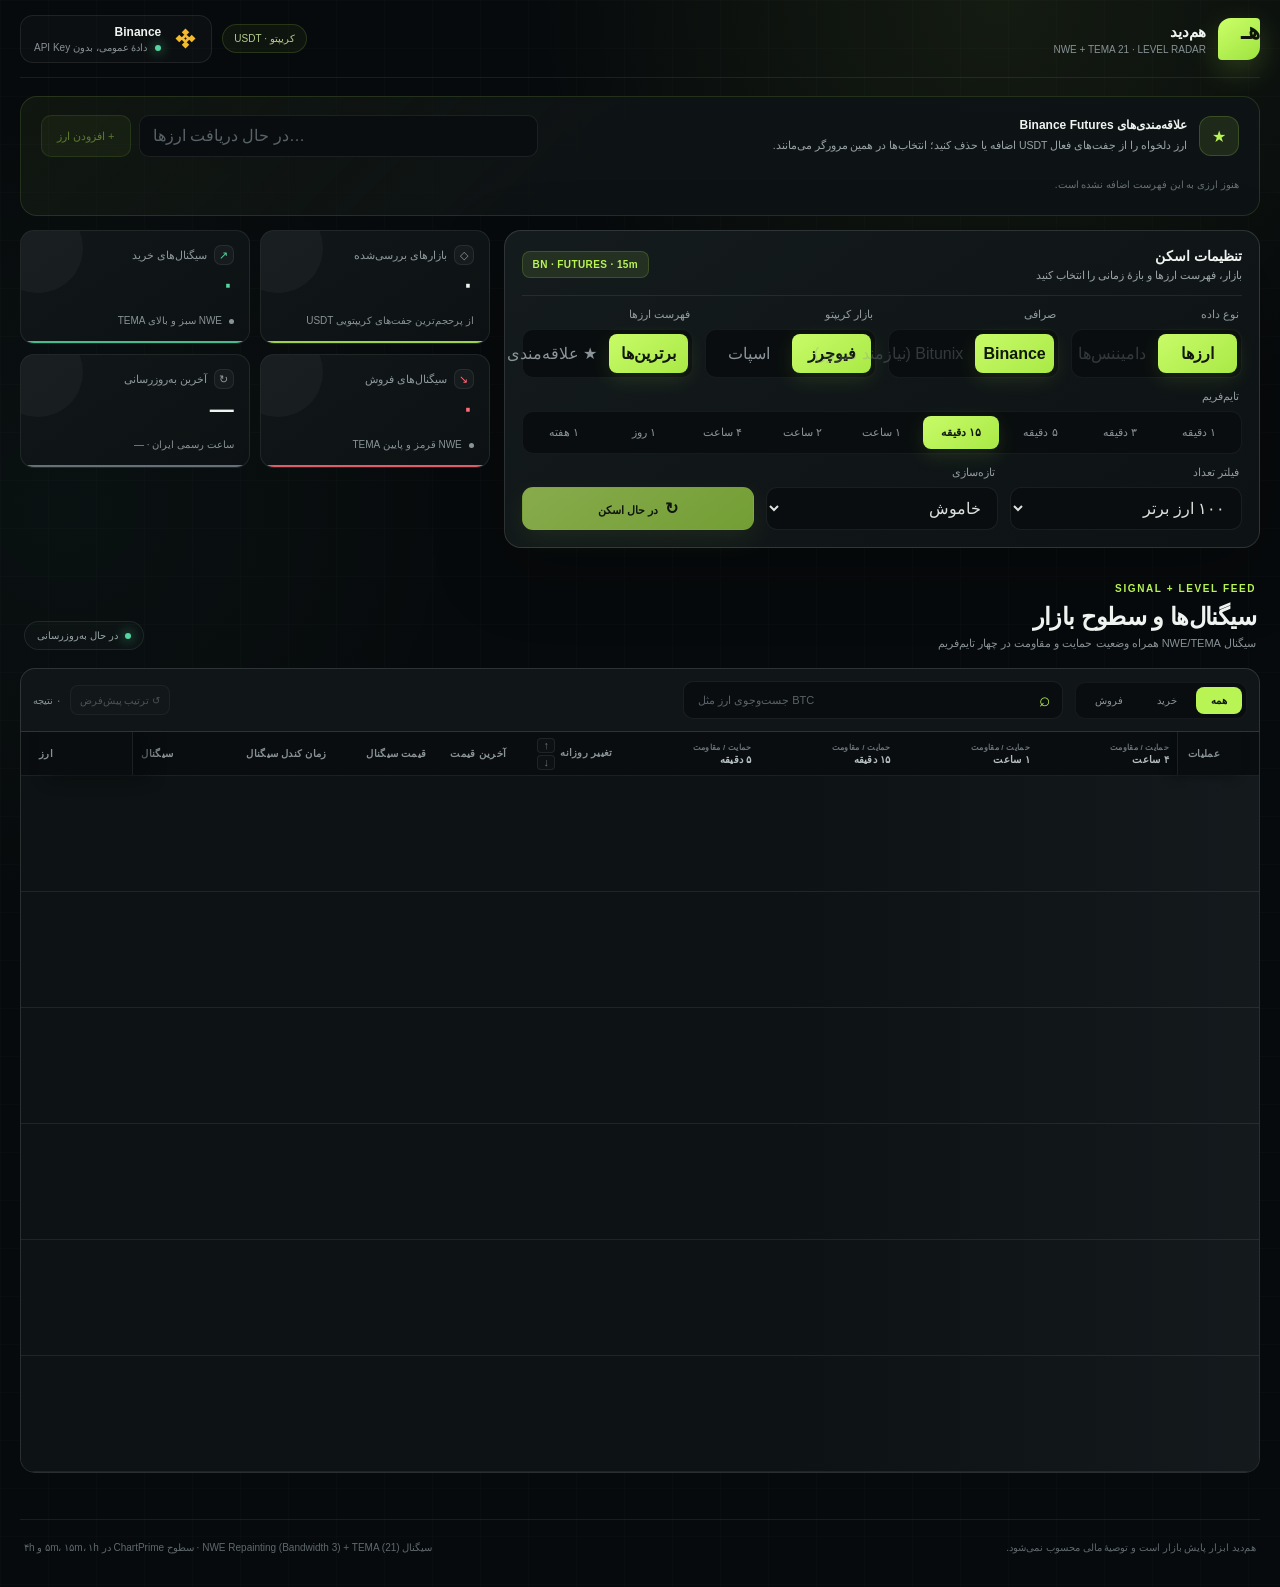
==== commit a0a952b6: "Proxy Binance data through Coolify" ====
--- a/index.html
+++ b/index.html
@@ -1 +1 @@
-<!DOCTYPE html><html lang="fa" dir="rtl"><head><meta charSet="utf-8"/><meta name="viewport" content="width=device-width, initial-scale=1"/><link rel="stylesheet" href="/_next/static/chunks/422zjng2dkiep.css" data-precedence="next"/><link rel="preload" as="script" fetchPriority="low" href="/_next/static/chunks/3l04zcqx63h3y.js"/><script src="/_next/static/chunks/0nr5vralju_ts.js" async=""></script><script src="/_next/static/chunks/1rj7ns8rte9vc.js" async=""></script><script src="/_next/static/chunks/turbopack-1h985lzee1e1w.js" async=""></script><script src="/_next/static/chunks/3fntmmi971322.js" async=""></script><script src="/_next/static/chunks/1gp41h11vt60n.js" async=""></script><title>هم‌دید | سیگنال NWE و سطوح حمایت و مقاومت</title><meta name="description" content="اسکن زندهٔ NWE + TEMA 21 همراه سطوح حمایت و مقاومت ۵ دقیقه، ۱۵ دقیقه، ۱ ساعت و ۴ ساعت"/><script src="/_next/static/chunks/0cz1d0mv5g_q7.js" noModule=""></script></head><body><div hidden=""><!--$--><!--/$--></div><main class="app-shell"><div class="ambient ambient-one"></div><div class="ambient ambient-two"></div><header class="topbar"><div class="brand"><span class="brand-symbol">هـ</span><span><strong>هم‌دید</strong><small dir="ltr">NWE + TEMA 21 · LEVEL RADAR</small></span></div><div class="topbar-statuses"><span class="crypto-only-badge">کریپتو · USDT</span><div class="exchange-status"><svg aria-hidden="true" viewBox="0 0 40 40" class="exchange-mark binance-mark"><path d="M20 4 26 10 20 16 14 10 20 4Zm10 10 6 6-6 6-6-6 6-6ZM10 14l6 6-6 6-6-6 6-6Zm10 10 6 6-6 6-6-6 6-6Zm0-12 8 8-8 8-8-8 8-8Zm0 6-2 2 2 2 2-2-2-2Z"></path></svg><span><strong>Binance</strong><small><i></i> <!-- -->دادهٔ عمومی، بدون API Key</small></span></div></div></header><section class="favorites-panel" aria-labelledby="favorites-title"><div class="favorites-copy"><span class="favorites-icon">★</span><span><strong id="favorites-title">علاقه‌مندی‌های <!-- -->Binance<!-- --> <!-- -->Futures</strong><small>ارز دلخواه را از جفت‌های فعال USDT اضافه یا حذف کنید؛ انتخاب‌ها در همین مرورگر می‌مانند.</small></span></div><form class="favorite-form"><input list="available-crypto-markets" placeholder="در حال دریافت ارزها…" dir="ltr" disabled="" aria-label="نماد ارز برای افزودن به علاقه‌مندی‌ها" value=""/><datalist id="available-crypto-markets"></datalist><button type="submit" disabled="">+ افزودن ارز</button></form><div class="favorite-chips"><span class="favorites-empty">هنوز ارزی به این فهرست اضافه نشده است.</span></div></section><section class="dashboard-overview"><section class="control-panel" aria-label="تنظیمات اسکن"><div class="control-panel-heading"><span><strong>تنظیمات اسکن</strong><small>بازار، فهرست ارزها و بازهٔ زمانی را انتخاب کنید</small></span><span class="active-context" dir="ltr">BN · FUTURES · 15m</span></div><div class="control-group universe-control"><label>نوع داده</label><div class="segmented"><button class="active">ارزها</button><button disabled="" title="دامیننس در هاست استاتیک رایگان به سرور نیاز دارد">دامیننس‌ها</button></div></div><div class="control-group exchange-control"><label>صرافی</label><div class="segmented"><button class="active">Binance</button><button class="" disabled="" title="Bitunix اجازهٔ اتصال مستقیم از مرورگر را نمی‌دهد">Bitunix (نیازمند سرور)</button></div></div><div class="control-group market-control"><label>بازار کریپتو</label><div class="segmented"><button class="active">فیوچرز</button><button class="">اسپات</button></div></div><div class="control-group scope-control"><label>فهرست ارزها</label><div class="segmented"><button class="active">برترین‌ها</button><button class="">★ علاقه‌مندی</button></div></div><div class="control-group interval-control"><label>تایم‌فریم</label><div class="timeframe-tabs"><button class="">۱ دقیقه</button><button class="">۳ دقیقه</button><button class="">۵ دقیقه</button><button class="active">۱۵ دقیقه</button><button class="">۱ ساعت</button><button class="">۲ ساعت</button><button class="">۴ ساعت</button><button class="">۱ روز</button><button class="">۱ هفته</button></div></div><label class="select-control limit-control"><span>فیلتر تعداد</span><select><option value="25">۲۵<!-- --> ارز برتر</option><option value="50">۵۰<!-- --> ارز برتر</option><option value="100" selected="">۱۰۰<!-- --> ارز برتر</option><option value="200">۲۰۰<!-- --> ارز برتر</option></select></label><label class="select-control refresh-control"><span>تازه‌سازی</span><select><option value="0" selected="">خاموش</option><option value="60">هر ۱ دقیقه</option><option value="120">هر ۲ دقیقه</option><option value="300">هر ۵ دقیقه</option></select></label><button class="refresh-button" disabled=""><span class="refresh-icon spinning">↻</span>در حال اسکن</button></section><section class="stats-grid" aria-label="آمار اسکن"><div class="stat-card primary-stat"><span class="stat-label"><i aria-hidden="true">◇</i> <!-- -->بازارهای بررسی‌شده</span><strong>۰</strong><small>از پرحجم‌ترین جفت‌های کریپتویی USDT</small></div><div class="stat-card buy-stat"><span class="stat-label"><i aria-hidden="true">↗</i> سیگنال‌های خرید</span><strong>۰</strong><small><i></i> NWE سبز و بالای TEMA</small></div><div class="stat-card sell-stat"><span class="stat-label"><i aria-hidden="true">↘</i> سیگنال‌های فروش</span><strong>۰</strong><small><i></i> NWE قرمز و پایین TEMA</small></div><div class="stat-card update-stat"><span class="stat-label"><i aria-hidden="true">↻</i> آخرین به‌روزرسانی</span><strong>—</strong><small>ساعت رسمی ایران · <!-- -->—</small></div></section></section><section class="signals-panel"><div class="signals-heading"><div><span class="section-kicker">SIGNAL + LEVEL FEED</span><h2>سیگنال‌ها و سطوح بازار</h2><p>سیگنال NWE/TEMA همراه وضعیت حمایت و مقاومت در چهار تایم‌فریم</p></div><div class="feed-live"><i></i> <!-- -->در حال به‌روزرسانی</div></div><div class="filterbar"><div class="side-filter"><button class="active">همه</button><button class="">خرید</button><button class="">فروش</button></div><label class="search-box"><span>⌕</span><input placeholder="جست‌وجوی ارز مثل BTC" dir="ltr" value=""/></label><div class="result-meta"><button type="button" class="sort-reset-button" disabled="" title="بازگشت به ترتیب اصلی اسکن">↺ ترتیب پیش‌فرض</button><span class="result-count">۰<!-- --> نتیجه</span></div></div><div class="mobile-sortbar dominance-sortbar" aria-label="مرتب‌سازی جدول"><span class="sortable-header" dir="rtl"><span>تغییر روزانه</span><span class="sort-arrows" dir="ltr" aria-label="مرتب‌سازی تغییر روزانه"><button type="button" class="" aria-label="تغییر روزانه، کمترین به بیشترین" aria-pressed="false" title="کمترین به بیشترین">↑</button><button type="button" class="" aria-label="تغییر روزانه، بیشترین به کمترین" aria-pressed="false" title="بیشترین به کمترین">↓</button></span></span></div><div class="signal-table-scroll"><div class="signal-list" aria-live="polite"><div class="signal-table-header signal-grid" role="row"><span>ارز</span><span>سیگنال</span><span>زمان کندل سیگنال</span><span>قیمت سیگنال</span><span>آخرین قیمت</span><span class="sortable-header" dir="rtl"><span>تغییر روزانه</span><span class="sort-arrows" dir="ltr" aria-label="مرتب‌سازی تغییر روزانه"><button type="button" class="" aria-label="تغییر روزانه، کمترین به بیشترین" aria-pressed="false" title="کمترین به بیشترین">↑</button><button type="button" class="" aria-label="تغییر روزانه، بیشترین به کمترین" aria-pressed="false" title="بیشترین به کمترین">↓</button></span></span><span class="level-column-header"><small>حمایت / مقاومت</small><strong>۵ دقیقه</strong></span><span class="level-column-header"><small>حمایت / مقاومت</small><strong>۱۵ دقیقه</strong></span><span class="level-column-header"><small>حمایت / مقاومت</small><strong>۱ ساعت</strong></span><span class="level-column-header"><small>حمایت / مقاومت</small><strong>۴ ساعت</strong></span><span>عملیات</span></div><div class="signal-skeleton"></div><div class="signal-skeleton"></div><div class="signal-skeleton"></div><div class="signal-skeleton"></div><div class="signal-skeleton"></div><div class="signal-skeleton"></div></div></div></section><footer><p>هم‌دید ابزار پایش بازار است و توصیهٔ مالی محسوب نمی‌شود.</p><span>سیگنال NWE Repainting (Bandwidth <!-- -->3<!-- -->) + TEMA (<!-- -->21<!-- -->) · سطوح ChartPrime در ۵m، ۱۵m، ۱h و ۴h</span></footer></main><!--$--><!--/$--><script src="/_next/static/chunks/3l04zcqx63h3y.js" id="_R_" async=""></script><script>(self.__next_f=self.__next_f||[]).push([0])</script><script>self.__next_f.push([1,"1:\"$Sreact.fragment\"\n2:I[39756,[\"/_next/static/chunks/3fntmmi971322.js\"],\"default\"]\n3:I[37457,[\"/_next/static/chunks/3fntmmi971322.js\"],\"default\"]\n4:I[67867,[\"/_next/static/chunks/3fntmmi971322.js\",\"/_next/static/chunks/1gp41h11vt60n.js\"],\"ScannerDashboard\"]\n5:I[97367,[\"/_next/static/chunks/3fntmmi971322.js\"],\"OutletBoundary\"]\n6:\"$Sreact.suspense\"\n8:I[97367,[\"/_next/static/chunks/3fntmmi971322.js\"],\"ViewportBoundary\"]\na:I[97367,[\"/_next/static/chunks/3fntmmi971322.js\"],\"MetadataBoundary\"]\nc:I[68027,[\"/_next/static/chunks/3fntmmi971322.js\"],\"default\",1]\n:HL[\"/_next/static/chunks/422zjng2dkiep.css\",\"style\"]\n0:{\"P\":null,\"c\":[\"\",\"\"],\"q\":\"\",\"i\":false,\"f\":[[[\"\",{\"children\":[\"__PAGE__\",{},\"$undefined\",\"$undefined\",4608]},\"$undefined\",\"$undefined\",4624],[[\"$\",\"$1\",\"c\",{\"children\":[[[\"$\",\"link\",\"0\",{\"rel\":\"stylesheet\",\"href\":\"/_next/static/chunks/422zjng2dkiep.css\",\"precedence\":\"next\",\"crossOrigin\":\"$undefined\",\"nonce\":\"$undefined\"}],[\"$\",\"script\",\"script-0\",{\"src\":\"/_next/static/chunks/3fntmmi971322.js\",\"async\":true,\"nonce\":\"$undefined\"}]],[\"$\",\"html\",null,{\"lang\":\"fa\",\"dir\":\"rtl\",\"children\":[\"$\",\"body\",null,{\"children\":[\"$\",\"$L2\",null,{\"parallelRouterKey\":\"children\",\"error\":\"$undefined\",\"errorStyles\":\"$undefined\",\"errorScripts\":\"$undefined\",\"template\":[\"$\",\"$L3\",null,{}],\"templateStyles\":\"$undefined\",\"templateScripts\":\"$undefined\",\"notFound\":[[[\"$\",\"title\",null,{\"children\":\"404: This page could not be found.\"}],[\"$\",\"div\",null,{\"style\":{\"fontFamily\":\"system-ui,\\\"Segoe UI\\\",Roboto,Helvetica,Arial,sans-serif,\\\"Apple Color Emoji\\\",\\\"Segoe UI Emoji\\\"\",\"height\":\"100vh\",\"textAlign\":\"center\",\"display\":\"flex\",\"flexDirection\":\"column\",\"alignItems\":\"center\",\"justifyContent\":\"center\"},\"children\":[\"$\",\"div\",null,{\"children\":[[\"$\",\"style\",null,{\"dangerouslySetInnerHTML\":{\"__html\":\"body{color:#000;background:#fff;margin:0}.next-error-h1{border-right:1px solid rgba(0,0,0,.3)}@media (prefers-color-scheme:dark){body{color:#fff;background:#000}.next-error-h1{border-right:1px solid rgba(255,255,255,.3)}}\"}}],[\"$\",\"h1\",null,{\"className\":\"next-error-h1\",\"style\":{\"display\":\"inline-block\",\"margin\":\"0 20px 0 0\",\"padding\":\"0 23px 0 0\",\"fontSize\":24,\"fontWeight\":500,\"verticalAlign\":\"top\",\"lineHeight\":\"49px\"},\"children\":404}],[\"$\",\"div\",null,{\"style\":{\"display\":\"inline-block\"},\"children\":[\"$\",\"h2\",null,{\"style\":{\"fontSize\":14,\"fontWeight\":400,\"lineHeight\":\"49px\",\"margin\":0},\"children\":\"This page could not be found.\"}]}]]}]}]],[]],\"forbidden\":\"$undefined\",\"unauthorized\":\"$undefined\"}]}]}]]}],{\"children\":[[\"$\",\"$1\",\"c\",{\"children\":[[\"$\",\"$L4\",null,{}],[[\"$\",\"script\",\"script-0\",{\"src\":\"/_next/static/chunks/1gp41h11vt60n.js\",\"async\":true,\"nonce\":\"$undefined\"}]],[\"$\",\"$L5\",null,{\"children\":[\"$\",\"$6\",null,{\"name\":\"Next.MetadataOutlet\",\"children\":\"$@7\"}]}]]}],{},null,false,null]},null,false,null],[\"$\",\"$1\",\"h\",{\"children\":[null,[\"$\",\"$L8\",null,{\"children\":\"$L9\"}],[\"$\",\"div\",null,{\"hidden\":true,\"children\":[\"$\",\"$La\",null,{\"children\":[\"$\",\"$6\",null,{\"name\":\"Next.Metadata\",\"children\":\"$Lb\"}]}]}],null]}],false]],\"m\":\"$undefined\",\"G\":[\"$c\",[[\"$\",\"link\",\"0\",{\"rel\":\"stylesheet\",\"href\":\"/_next/static/chunks/422zjng2dkiep.css\",\"precedence\":\"next\",\"crossOrigin\":\"$undefined\",\"nonce\":\"$undefined\"}]]],\"S\":true,\"h\":null,\"r\":\"$undefined\",\"s\":\"$undefined\",\"a\":\"$undefined\",\"l\":\"$undefined\",\"p\":\"$undefined\",\"d\":\"$undefined\",\"b\":\"RMODZHszd4zXqnw5apONJ\"}\n9:[[\"$\",\"meta\",\"0\",{\"charSet\":\"utf-8\"}],[\"$\",\"meta\",\"1\",{\"name\":\"viewport\",\"content\":\"width=device-width, initial-scale=1\"}]]\n7:null\nb:[[\"$\",\"title\",\"0\",{\"children\":\"هم‌دید | سیگنال NWE و سطوح حمایت و مقاومت\"}],[\"$\",\"meta\",\"1\",{\"name\":\"description\",\"content\":\"اسکن زندهٔ NWE + TEMA 21 همراه سطوح حمایت و مقاومت ۵ دقیقه، ۱۵ دقیقه، ۱ ساعت و ۴ ساعت\"}]]\n"])</script></body></html>+<!DOCTYPE html><html lang="fa" dir="rtl"><head><meta charSet="utf-8"/><meta name="viewport" content="width=device-width, initial-scale=1"/><link rel="stylesheet" href="/_next/static/chunks/422zjng2dkiep.css" data-precedence="next"/><link rel="preload" as="script" fetchPriority="low" href="/_next/static/chunks/3l04zcqx63h3y.js"/><script src="/_next/static/chunks/0nr5vralju_ts.js" async=""></script><script src="/_next/static/chunks/1rj7ns8rte9vc.js" async=""></script><script src="/_next/static/chunks/turbopack-1h985lzee1e1w.js" async=""></script><script src="/_next/static/chunks/3fntmmi971322.js" async=""></script><script src="/_next/static/chunks/34sq6z5fi-34s.js" async=""></script><title>هم‌دید | سیگنال NWE و سطوح حمایت و مقاومت</title><meta name="description" content="اسکن زندهٔ NWE + TEMA 21 همراه سطوح حمایت و مقاومت ۵ دقیقه، ۱۵ دقیقه، ۱ ساعت و ۴ ساعت"/><script src="/_next/static/chunks/0cz1d0mv5g_q7.js" noModule=""></script></head><body><div hidden=""><!--$--><!--/$--></div><main class="app-shell"><div class="ambient ambient-one"></div><div class="ambient ambient-two"></div><header class="topbar"><div class="brand"><span class="brand-symbol">هـ</span><span><strong>هم‌دید</strong><small dir="ltr">NWE + TEMA 21 · LEVEL RADAR</small></span></div><div class="topbar-statuses"><span class="crypto-only-badge">کریپتو · USDT</span><div class="exchange-status"><svg aria-hidden="true" viewBox="0 0 40 40" class="exchange-mark binance-mark"><path d="M20 4 26 10 20 16 14 10 20 4Zm10 10 6 6-6 6-6-6 6-6ZM10 14l6 6-6 6-6-6 6-6Zm10 10 6 6-6 6-6-6 6-6Zm0-12 8 8-8 8-8-8 8-8Zm0 6-2 2 2 2 2-2-2-2Z"></path></svg><span><strong>Binance</strong><small><i></i> <!-- -->دادهٔ عمومی، بدون API Key</small></span></div></div></header><section class="favorites-panel" aria-labelledby="favorites-title"><div class="favorites-copy"><span class="favorites-icon">★</span><span><strong id="favorites-title">علاقه‌مندی‌های <!-- -->Binance<!-- --> <!-- -->Futures</strong><small>ارز دلخواه را از جفت‌های فعال USDT اضافه یا حذف کنید؛ انتخاب‌ها در همین مرورگر می‌مانند.</small></span></div><form class="favorite-form"><input list="available-crypto-markets" placeholder="در حال دریافت ارزها…" dir="ltr" disabled="" aria-label="نماد ارز برای افزودن به علاقه‌مندی‌ها" value=""/><datalist id="available-crypto-markets"></datalist><button type="submit" disabled="">+ افزودن ارز</button></form><div class="favorite-chips"><span class="favorites-empty">هنوز ارزی به این فهرست اضافه نشده است.</span></div></section><section class="dashboard-overview"><section class="control-panel" aria-label="تنظیمات اسکن"><div class="control-panel-heading"><span><strong>تنظیمات اسکن</strong><small>بازار، فهرست ارزها و بازهٔ زمانی را انتخاب کنید</small></span><span class="active-context" dir="ltr">BN · FUTURES · 15m</span></div><div class="control-group universe-control"><label>نوع داده</label><div class="segmented"><button class="active">ارزها</button><button disabled="" title="دامیننس در هاست استاتیک رایگان به سرور نیاز دارد">دامیننس‌ها</button></div></div><div class="control-group exchange-control"><label>صرافی</label><div class="segmented"><button class="active">Binance</button><button class="" disabled="" title="Bitunix اجازهٔ اتصال مستقیم از مرورگر را نمی‌دهد">Bitunix (نیازمند سرور)</button></div></div><div class="control-group market-control"><label>بازار کریپتو</label><div class="segmented"><button class="active">فیوچرز</button><button class="">اسپات</button></div></div><div class="control-group scope-control"><label>فهرست ارزها</label><div class="segmented"><button class="active">برترین‌ها</button><button class="">★ علاقه‌مندی</button></div></div><div class="control-group interval-control"><label>تایم‌فریم</label><div class="timeframe-tabs"><button class="">۱ دقیقه</button><button class="">۳ دقیقه</button><button class="">۵ دقیقه</button><button class="active">۱۵ دقیقه</button><button class="">۱ ساعت</button><button class="">۲ ساعت</button><button class="">۴ ساعت</button><button class="">۱ روز</button><button class="">۱ هفته</button></div></div><label class="select-control limit-control"><span>فیلتر تعداد</span><select><option value="25">۲۵<!-- --> ارز برتر</option><option value="50">۵۰<!-- --> ارز برتر</option><option value="100" selected="">۱۰۰<!-- --> ارز برتر</option><option value="200">۲۰۰<!-- --> ارز برتر</option></select></label><label class="select-control refresh-control"><span>تازه‌سازی</span><select><option value="0" selected="">خاموش</option><option value="60">هر ۱ دقیقه</option><option value="120">هر ۲ دقیقه</option><option value="300">هر ۵ دقیقه</option></select></label><button class="refresh-button" disabled=""><span class="refresh-icon spinning">↻</span>در حال اسکن</button></section><section class="stats-grid" aria-label="آمار اسکن"><div class="stat-card primary-stat"><span class="stat-label"><i aria-hidden="true">◇</i> <!-- -->بازارهای بررسی‌شده</span><strong>۰</strong><small>از پرحجم‌ترین جفت‌های کریپتویی USDT</small></div><div class="stat-card buy-stat"><span class="stat-label"><i aria-hidden="true">↗</i> سیگنال‌های خرید</span><strong>۰</strong><small><i></i> NWE سبز و بالای TEMA</small></div><div class="stat-card sell-stat"><span class="stat-label"><i aria-hidden="true">↘</i> سیگنال‌های فروش</span><strong>۰</strong><small><i></i> NWE قرمز و پایین TEMA</small></div><div class="stat-card update-stat"><span class="stat-label"><i aria-hidden="true">↻</i> آخرین به‌روزرسانی</span><strong>—</strong><small>ساعت رسمی ایران · <!-- -->—</small></div></section></section><section class="signals-panel"><div class="signals-heading"><div><span class="section-kicker">SIGNAL + LEVEL FEED</span><h2>سیگنال‌ها و سطوح بازار</h2><p>سیگنال NWE/TEMA همراه وضعیت حمایت و مقاومت در چهار تایم‌فریم</p></div><div class="feed-live"><i></i> <!-- -->در حال به‌روزرسانی</div></div><div class="filterbar"><div class="side-filter"><button class="active">همه</button><button class="">خرید</button><button class="">فروش</button></div><label class="search-box"><span>⌕</span><input placeholder="جست‌وجوی ارز مثل BTC" dir="ltr" value=""/></label><div class="result-meta"><button type="button" class="sort-reset-button" disabled="" title="بازگشت به ترتیب اصلی اسکن">↺ ترتیب پیش‌فرض</button><span class="result-count">۰<!-- --> نتیجه</span></div></div><div class="mobile-sortbar dominance-sortbar" aria-label="مرتب‌سازی جدول"><span class="sortable-header" dir="rtl"><span>تغییر روزانه</span><span class="sort-arrows" dir="ltr" aria-label="مرتب‌سازی تغییر روزانه"><button type="button" class="" aria-label="تغییر روزانه، کمترین به بیشترین" aria-pressed="false" title="کمترین به بیشترین">↑</button><button type="button" class="" aria-label="تغییر روزانه، بیشترین به کمترین" aria-pressed="false" title="بیشترین به کمترین">↓</button></span></span></div><div class="signal-table-scroll"><div class="signal-list" aria-live="polite"><div class="signal-table-header signal-grid" role="row"><span>ارز</span><span>سیگنال</span><span>زمان کندل سیگنال</span><span>قیمت سیگنال</span><span>آخرین قیمت</span><span class="sortable-header" dir="rtl"><span>تغییر روزانه</span><span class="sort-arrows" dir="ltr" aria-label="مرتب‌سازی تغییر روزانه"><button type="button" class="" aria-label="تغییر روزانه، کمترین به بیشترین" aria-pressed="false" title="کمترین به بیشترین">↑</button><button type="button" class="" aria-label="تغییر روزانه، بیشترین به کمترین" aria-pressed="false" title="بیشترین به کمترین">↓</button></span></span><span class="level-column-header"><small>حمایت / مقاومت</small><strong>۵ دقیقه</strong></span><span class="level-column-header"><small>حمایت / مقاومت</small><strong>۱۵ دقیقه</strong></span><span class="level-column-header"><small>حمایت / مقاومت</small><strong>۱ ساعت</strong></span><span class="level-column-header"><small>حمایت / مقاومت</small><strong>۴ ساعت</strong></span><span>عملیات</span></div><div class="signal-skeleton"></div><div class="signal-skeleton"></div><div class="signal-skeleton"></div><div class="signal-skeleton"></div><div class="signal-skeleton"></div><div class="signal-skeleton"></div></div></div></section><footer><p>هم‌دید ابزار پایش بازار است و توصیهٔ مالی محسوب نمی‌شود.</p><span>سیگنال NWE Repainting (Bandwidth <!-- -->3<!-- -->) + TEMA (<!-- -->21<!-- -->) · سطوح ChartPrime در ۵m، ۱۵m، ۱h و ۴h</span></footer></main><!--$--><!--/$--><script src="/_next/static/chunks/3l04zcqx63h3y.js" id="_R_" async=""></script><script>(self.__next_f=self.__next_f||[]).push([0])</script><script>self.__next_f.push([1,"1:\"$Sreact.fragment\"\n2:I[39756,[\"/_next/static/chunks/3fntmmi971322.js\"],\"default\"]\n3:I[37457,[\"/_next/static/chunks/3fntmmi971322.js\"],\"default\"]\n4:I[67867,[\"/_next/static/chunks/3fntmmi971322.js\",\"/_next/static/chunks/34sq6z5fi-34s.js\"],\"ScannerDashboard\"]\n5:I[97367,[\"/_next/static/chunks/3fntmmi971322.js\"],\"OutletBoundary\"]\n6:\"$Sreact.suspense\"\n8:I[97367,[\"/_next/static/chunks/3fntmmi971322.js\"],\"ViewportBoundary\"]\na:I[97367,[\"/_next/static/chunks/3fntmmi971322.js\"],\"MetadataBoundary\"]\nc:I[68027,[\"/_next/static/chunks/3fntmmi971322.js\"],\"default\",1]\n:HL[\"/_next/static/chunks/422zjng2dkiep.css\",\"style\"]\n0:{\"P\":null,\"c\":[\"\",\"\"],\"q\":\"\",\"i\":false,\"f\":[[[\"\",{\"children\":[\"__PAGE__\",{},\"$undefined\",\"$undefined\",4608]},\"$undefined\",\"$undefined\",4624],[[\"$\",\"$1\",\"c\",{\"children\":[[[\"$\",\"link\",\"0\",{\"rel\":\"stylesheet\",\"href\":\"/_next/static/chunks/422zjng2dkiep.css\",\"precedence\":\"next\",\"crossOrigin\":\"$undefined\",\"nonce\":\"$undefined\"}],[\"$\",\"script\",\"script-0\",{\"src\":\"/_next/static/chunks/3fntmmi971322.js\",\"async\":true,\"nonce\":\"$undefined\"}]],[\"$\",\"html\",null,{\"lang\":\"fa\",\"dir\":\"rtl\",\"children\":[\"$\",\"body\",null,{\"children\":[\"$\",\"$L2\",null,{\"parallelRouterKey\":\"children\",\"error\":\"$undefined\",\"errorStyles\":\"$undefined\",\"errorScripts\":\"$undefined\",\"template\":[\"$\",\"$L3\",null,{}],\"templateStyles\":\"$undefined\",\"templateScripts\":\"$undefined\",\"notFound\":[[[\"$\",\"title\",null,{\"children\":\"404: This page could not be found.\"}],[\"$\",\"div\",null,{\"style\":{\"fontFamily\":\"system-ui,\\\"Segoe UI\\\",Roboto,Helvetica,Arial,sans-serif,\\\"Apple Color Emoji\\\",\\\"Segoe UI Emoji\\\"\",\"height\":\"100vh\",\"textAlign\":\"center\",\"display\":\"flex\",\"flexDirection\":\"column\",\"alignItems\":\"center\",\"justifyContent\":\"center\"},\"children\":[\"$\",\"div\",null,{\"children\":[[\"$\",\"style\",null,{\"dangerouslySetInnerHTML\":{\"__html\":\"body{color:#000;background:#fff;margin:0}.next-error-h1{border-right:1px solid rgba(0,0,0,.3)}@media (prefers-color-scheme:dark){body{color:#fff;background:#000}.next-error-h1{border-right:1px solid rgba(255,255,255,.3)}}\"}}],[\"$\",\"h1\",null,{\"className\":\"next-error-h1\",\"style\":{\"display\":\"inline-block\",\"margin\":\"0 20px 0 0\",\"padding\":\"0 23px 0 0\",\"fontSize\":24,\"fontWeight\":500,\"verticalAlign\":\"top\",\"lineHeight\":\"49px\"},\"children\":404}],[\"$\",\"div\",null,{\"style\":{\"display\":\"inline-block\"},\"children\":[\"$\",\"h2\",null,{\"style\":{\"fontSize\":14,\"fontWeight\":400,\"lineHeight\":\"49px\",\"margin\":0},\"children\":\"This page could not be found.\"}]}]]}]}]],[]],\"forbidden\":\"$undefined\",\"unauthorized\":\"$undefined\"}]}]}]]}],{\"children\":[[\"$\",\"$1\",\"c\",{\"children\":[[\"$\",\"$L4\",null,{}],[[\"$\",\"script\",\"script-0\",{\"src\":\"/_next/static/chunks/34sq6z5fi-34s.js\",\"async\":true,\"nonce\":\"$undefined\"}]],[\"$\",\"$L5\",null,{\"children\":[\"$\",\"$6\",null,{\"name\":\"Next.MetadataOutlet\",\"children\":\"$@7\"}]}]]}],{},null,false,null]},null,false,null],[\"$\",\"$1\",\"h\",{\"children\":[null,[\"$\",\"$L8\",null,{\"children\":\"$L9\"}],[\"$\",\"div\",null,{\"hidden\":true,\"children\":[\"$\",\"$La\",null,{\"children\":[\"$\",\"$6\",null,{\"name\":\"Next.Metadata\",\"children\":\"$Lb\"}]}]}],null]}],false]],\"m\":\"$undefined\",\"G\":[\"$c\",[[\"$\",\"link\",\"0\",{\"rel\":\"stylesheet\",\"href\":\"/_next/static/chunks/422zjng2dkiep.css\",\"precedence\":\"next\",\"crossOrigin\":\"$undefined\",\"nonce\":\"$undefined\"}]]],\"S\":true,\"h\":null,\"r\":\"$undefined\",\"s\":\"$undefined\",\"a\":\"$undefined\",\"l\":\"$undefined\",\"p\":\"$undefined\",\"d\":\"$undefined\",\"b\":\"r0C6TGFJ0PUnL4RE6FYSe\"}\n9:[[\"$\",\"meta\",\"0\",{\"charSet\":\"utf-8\"}],[\"$\",\"meta\",\"1\",{\"name\":\"viewport\",\"content\":\"width=device-width, initial-scale=1\"}]]\n7:null\nb:[[\"$\",\"title\",\"0\",{\"children\":\"هم‌دید | سیگنال NWE و سطوح حمایت و مقاومت\"}],[\"$\",\"meta\",\"1\",{\"name\":\"description\",\"content\":\"اسکن زندهٔ NWE + TEMA 21 همراه سطوح حمایت و مقاومت ۵ دقیقه، ۱۵ دقیقه، ۱ ساعت و ۴ ساعت\"}]]\n"])</script></body></html>
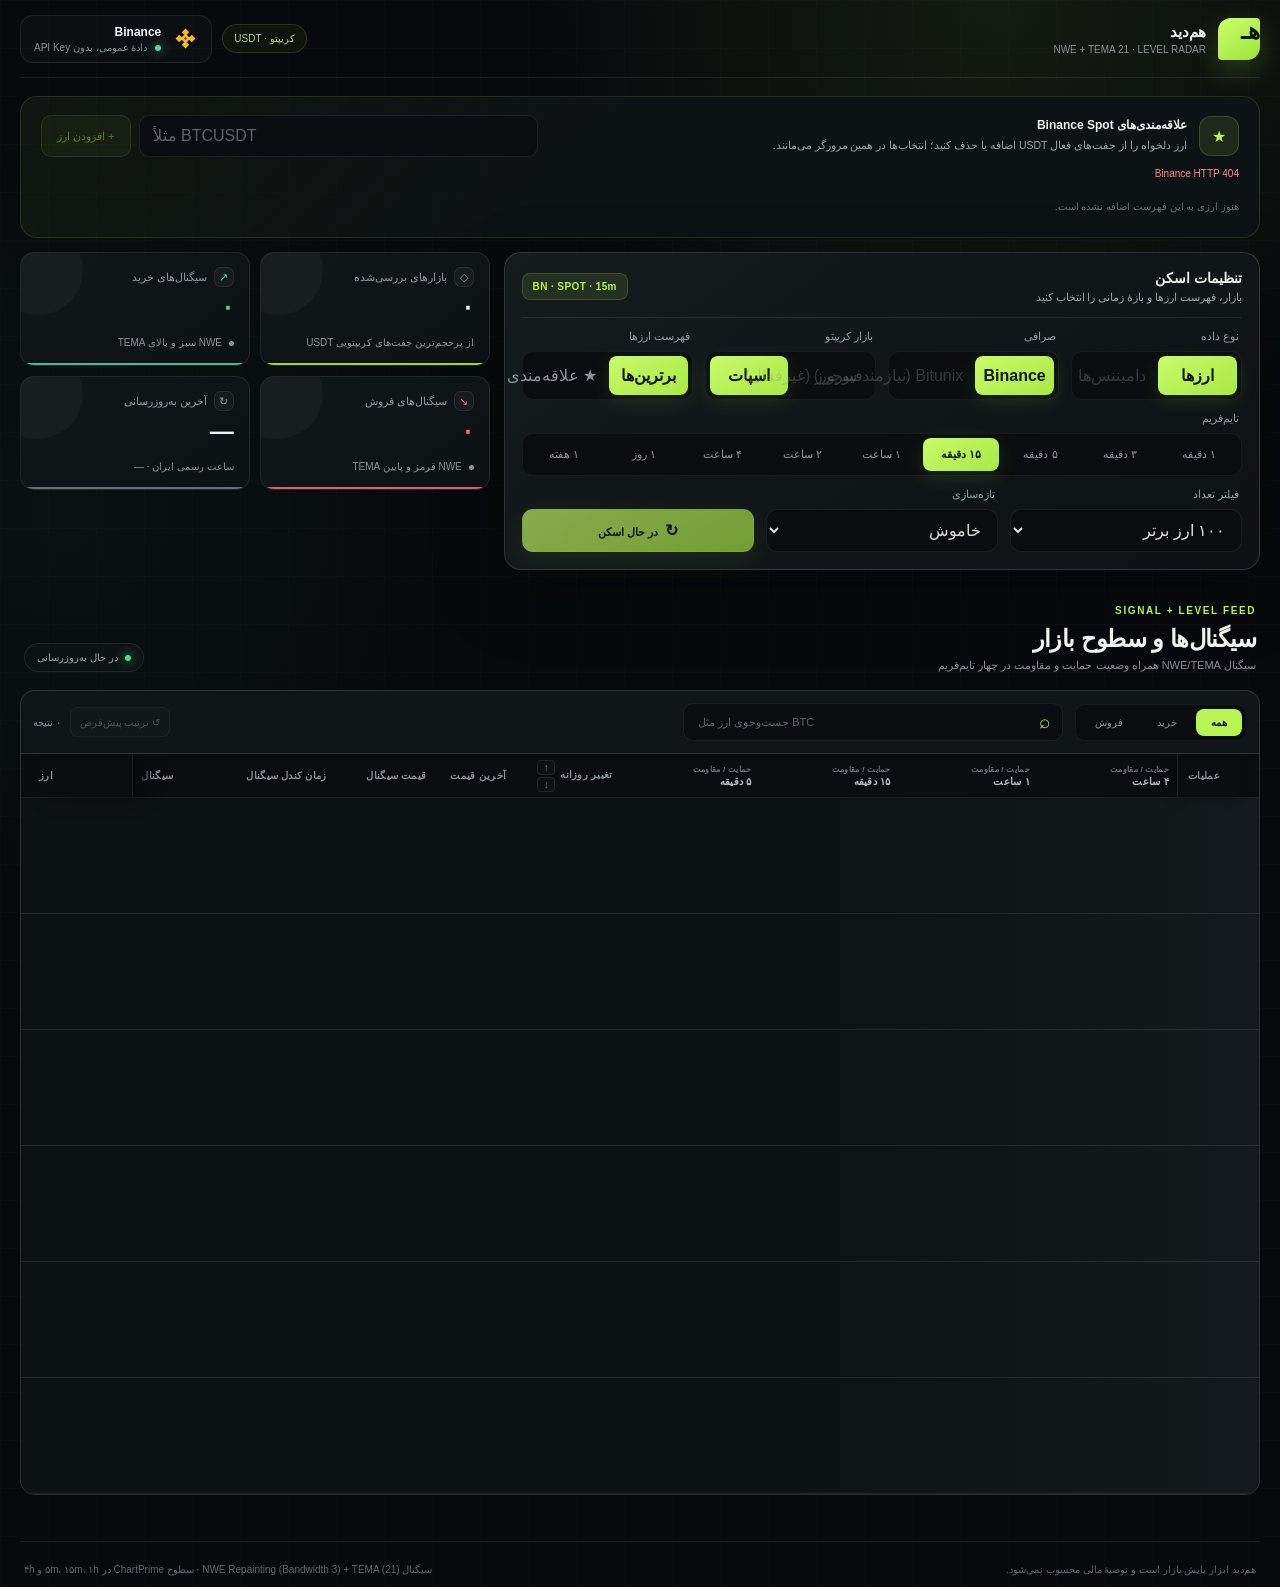
==== commit b8f430ae: "Use Binance Spot only" ====
--- a/index.html
+++ b/index.html
@@ -1 +1 @@
-<!DOCTYPE html><html lang="fa" dir="rtl"><head><meta charSet="utf-8"/><meta name="viewport" content="width=device-width, initial-scale=1"/><link rel="stylesheet" href="/_next/static/chunks/422zjng2dkiep.css" data-precedence="next"/><link rel="preload" as="script" fetchPriority="low" href="/_next/static/chunks/3l04zcqx63h3y.js"/><script src="/_next/static/chunks/0nr5vralju_ts.js" async=""></script><script src="/_next/static/chunks/1rj7ns8rte9vc.js" async=""></script><script src="/_next/static/chunks/turbopack-1h985lzee1e1w.js" async=""></script><script src="/_next/static/chunks/3fntmmi971322.js" async=""></script><script src="/_next/static/chunks/34sq6z5fi-34s.js" async=""></script><title>هم‌دید | سیگنال NWE و سطوح حمایت و مقاومت</title><meta name="description" content="اسکن زندهٔ NWE + TEMA 21 همراه سطوح حمایت و مقاومت ۵ دقیقه، ۱۵ دقیقه، ۱ ساعت و ۴ ساعت"/><script src="/_next/static/chunks/0cz1d0mv5g_q7.js" noModule=""></script></head><body><div hidden=""><!--$--><!--/$--></div><main class="app-shell"><div class="ambient ambient-one"></div><div class="ambient ambient-two"></div><header class="topbar"><div class="brand"><span class="brand-symbol">هـ</span><span><strong>هم‌دید</strong><small dir="ltr">NWE + TEMA 21 · LEVEL RADAR</small></span></div><div class="topbar-statuses"><span class="crypto-only-badge">کریپتو · USDT</span><div class="exchange-status"><svg aria-hidden="true" viewBox="0 0 40 40" class="exchange-mark binance-mark"><path d="M20 4 26 10 20 16 14 10 20 4Zm10 10 6 6-6 6-6-6 6-6ZM10 14l6 6-6 6-6-6 6-6Zm10 10 6 6-6 6-6-6 6-6Zm0-12 8 8-8 8-8-8 8-8Zm0 6-2 2 2 2 2-2-2-2Z"></path></svg><span><strong>Binance</strong><small><i></i> <!-- -->دادهٔ عمومی، بدون API Key</small></span></div></div></header><section class="favorites-panel" aria-labelledby="favorites-title"><div class="favorites-copy"><span class="favorites-icon">★</span><span><strong id="favorites-title">علاقه‌مندی‌های <!-- -->Binance<!-- --> <!-- -->Futures</strong><small>ارز دلخواه را از جفت‌های فعال USDT اضافه یا حذف کنید؛ انتخاب‌ها در همین مرورگر می‌مانند.</small></span></div><form class="favorite-form"><input list="available-crypto-markets" placeholder="در حال دریافت ارزها…" dir="ltr" disabled="" aria-label="نماد ارز برای افزودن به علاقه‌مندی‌ها" value=""/><datalist id="available-crypto-markets"></datalist><button type="submit" disabled="">+ افزودن ارز</button></form><div class="favorite-chips"><span class="favorites-empty">هنوز ارزی به این فهرست اضافه نشده است.</span></div></section><section class="dashboard-overview"><section class="control-panel" aria-label="تنظیمات اسکن"><div class="control-panel-heading"><span><strong>تنظیمات اسکن</strong><small>بازار، فهرست ارزها و بازهٔ زمانی را انتخاب کنید</small></span><span class="active-context" dir="ltr">BN · FUTURES · 15m</span></div><div class="control-group universe-control"><label>نوع داده</label><div class="segmented"><button class="active">ارزها</button><button disabled="" title="دامیننس در هاست استاتیک رایگان به سرور نیاز دارد">دامیننس‌ها</button></div></div><div class="control-group exchange-control"><label>صرافی</label><div class="segmented"><button class="active">Binance</button><button class="" disabled="" title="Bitunix اجازهٔ اتصال مستقیم از مرورگر را نمی‌دهد">Bitunix (نیازمند سرور)</button></div></div><div class="control-group market-control"><label>بازار کریپتو</label><div class="segmented"><button class="active">فیوچرز</button><button class="">اسپات</button></div></div><div class="control-group scope-control"><label>فهرست ارزها</label><div class="segmented"><button class="active">برترین‌ها</button><button class="">★ علاقه‌مندی</button></div></div><div class="control-group interval-control"><label>تایم‌فریم</label><div class="timeframe-tabs"><button class="">۱ دقیقه</button><button class="">۳ دقیقه</button><button class="">۵ دقیقه</button><button class="active">۱۵ دقیقه</button><button class="">۱ ساعت</button><button class="">۲ ساعت</button><button class="">۴ ساعت</button><button class="">۱ روز</button><button class="">۱ هفته</button></div></div><label class="select-control limit-control"><span>فیلتر تعداد</span><select><option value="25">۲۵<!-- --> ارز برتر</option><option value="50">۵۰<!-- --> ارز برتر</option><option value="100" selected="">۱۰۰<!-- --> ارز برتر</option><option value="200">۲۰۰<!-- --> ارز برتر</option></select></label><label class="select-control refresh-control"><span>تازه‌سازی</span><select><option value="0" selected="">خاموش</option><option value="60">هر ۱ دقیقه</option><option value="120">هر ۲ دقیقه</option><option value="300">هر ۵ دقیقه</option></select></label><button class="refresh-button" disabled=""><span class="refresh-icon spinning">↻</span>در حال اسکن</button></section><section class="stats-grid" aria-label="آمار اسکن"><div class="stat-card primary-stat"><span class="stat-label"><i aria-hidden="true">◇</i> <!-- -->بازارهای بررسی‌شده</span><strong>۰</strong><small>از پرحجم‌ترین جفت‌های کریپتویی USDT</small></div><div class="stat-card buy-stat"><span class="stat-label"><i aria-hidden="true">↗</i> سیگنال‌های خرید</span><strong>۰</strong><small><i></i> NWE سبز و بالای TEMA</small></div><div class="stat-card sell-stat"><span class="stat-label"><i aria-hidden="true">↘</i> سیگنال‌های فروش</span><strong>۰</strong><small><i></i> NWE قرمز و پایین TEMA</small></div><div class="stat-card update-stat"><span class="stat-label"><i aria-hidden="true">↻</i> آخرین به‌روزرسانی</span><strong>—</strong><small>ساعت رسمی ایران · <!-- -->—</small></div></section></section><section class="signals-panel"><div class="signals-heading"><div><span class="section-kicker">SIGNAL + LEVEL FEED</span><h2>سیگنال‌ها و سطوح بازار</h2><p>سیگنال NWE/TEMA همراه وضعیت حمایت و مقاومت در چهار تایم‌فریم</p></div><div class="feed-live"><i></i> <!-- -->در حال به‌روزرسانی</div></div><div class="filterbar"><div class="side-filter"><button class="active">همه</button><button class="">خرید</button><button class="">فروش</button></div><label class="search-box"><span>⌕</span><input placeholder="جست‌وجوی ارز مثل BTC" dir="ltr" value=""/></label><div class="result-meta"><button type="button" class="sort-reset-button" disabled="" title="بازگشت به ترتیب اصلی اسکن">↺ ترتیب پیش‌فرض</button><span class="result-count">۰<!-- --> نتیجه</span></div></div><div class="mobile-sortbar dominance-sortbar" aria-label="مرتب‌سازی جدول"><span class="sortable-header" dir="rtl"><span>تغییر روزانه</span><span class="sort-arrows" dir="ltr" aria-label="مرتب‌سازی تغییر روزانه"><button type="button" class="" aria-label="تغییر روزانه، کمترین به بیشترین" aria-pressed="false" title="کمترین به بیشترین">↑</button><button type="button" class="" aria-label="تغییر روزانه، بیشترین به کمترین" aria-pressed="false" title="بیشترین به کمترین">↓</button></span></span></div><div class="signal-table-scroll"><div class="signal-list" aria-live="polite"><div class="signal-table-header signal-grid" role="row"><span>ارز</span><span>سیگنال</span><span>زمان کندل سیگنال</span><span>قیمت سیگنال</span><span>آخرین قیمت</span><span class="sortable-header" dir="rtl"><span>تغییر روزانه</span><span class="sort-arrows" dir="ltr" aria-label="مرتب‌سازی تغییر روزانه"><button type="button" class="" aria-label="تغییر روزانه، کمترین به بیشترین" aria-pressed="false" title="کمترین به بیشترین">↑</button><button type="button" class="" aria-label="تغییر روزانه، بیشترین به کمترین" aria-pressed="false" title="بیشترین به کمترین">↓</button></span></span><span class="level-column-header"><small>حمایت / مقاومت</small><strong>۵ دقیقه</strong></span><span class="level-column-header"><small>حمایت / مقاومت</small><strong>۱۵ دقیقه</strong></span><span class="level-column-header"><small>حمایت / مقاومت</small><strong>۱ ساعت</strong></span><span class="level-column-header"><small>حمایت / مقاومت</small><strong>۴ ساعت</strong></span><span>عملیات</span></div><div class="signal-skeleton"></div><div class="signal-skeleton"></div><div class="signal-skeleton"></div><div class="signal-skeleton"></div><div class="signal-skeleton"></div><div class="signal-skeleton"></div></div></div></section><footer><p>هم‌دید ابزار پایش بازار است و توصیهٔ مالی محسوب نمی‌شود.</p><span>سیگنال NWE Repainting (Bandwidth <!-- -->3<!-- -->) + TEMA (<!-- -->21<!-- -->) · سطوح ChartPrime در ۵m، ۱۵m، ۱h و ۴h</span></footer></main><!--$--><!--/$--><script src="/_next/static/chunks/3l04zcqx63h3y.js" id="_R_" async=""></script><script>(self.__next_f=self.__next_f||[]).push([0])</script><script>self.__next_f.push([1,"1:\"$Sreact.fragment\"\n2:I[39756,[\"/_next/static/chunks/3fntmmi971322.js\"],\"default\"]\n3:I[37457,[\"/_next/static/chunks/3fntmmi971322.js\"],\"default\"]\n4:I[67867,[\"/_next/static/chunks/3fntmmi971322.js\",\"/_next/static/chunks/34sq6z5fi-34s.js\"],\"ScannerDashboard\"]\n5:I[97367,[\"/_next/static/chunks/3fntmmi971322.js\"],\"OutletBoundary\"]\n6:\"$Sreact.suspense\"\n8:I[97367,[\"/_next/static/chunks/3fntmmi971322.js\"],\"ViewportBoundary\"]\na:I[97367,[\"/_next/static/chunks/3fntmmi971322.js\"],\"MetadataBoundary\"]\nc:I[68027,[\"/_next/static/chunks/3fntmmi971322.js\"],\"default\",1]\n:HL[\"/_next/static/chunks/422zjng2dkiep.css\",\"style\"]\n0:{\"P\":null,\"c\":[\"\",\"\"],\"q\":\"\",\"i\":false,\"f\":[[[\"\",{\"children\":[\"__PAGE__\",{},\"$undefined\",\"$undefined\",4608]},\"$undefined\",\"$undefined\",4624],[[\"$\",\"$1\",\"c\",{\"children\":[[[\"$\",\"link\",\"0\",{\"rel\":\"stylesheet\",\"href\":\"/_next/static/chunks/422zjng2dkiep.css\",\"precedence\":\"next\",\"crossOrigin\":\"$undefined\",\"nonce\":\"$undefined\"}],[\"$\",\"script\",\"script-0\",{\"src\":\"/_next/static/chunks/3fntmmi971322.js\",\"async\":true,\"nonce\":\"$undefined\"}]],[\"$\",\"html\",null,{\"lang\":\"fa\",\"dir\":\"rtl\",\"children\":[\"$\",\"body\",null,{\"children\":[\"$\",\"$L2\",null,{\"parallelRouterKey\":\"children\",\"error\":\"$undefined\",\"errorStyles\":\"$undefined\",\"errorScripts\":\"$undefined\",\"template\":[\"$\",\"$L3\",null,{}],\"templateStyles\":\"$undefined\",\"templateScripts\":\"$undefined\",\"notFound\":[[[\"$\",\"title\",null,{\"children\":\"404: This page could not be found.\"}],[\"$\",\"div\",null,{\"style\":{\"fontFamily\":\"system-ui,\\\"Segoe UI\\\",Roboto,Helvetica,Arial,sans-serif,\\\"Apple Color Emoji\\\",\\\"Segoe UI Emoji\\\"\",\"height\":\"100vh\",\"textAlign\":\"center\",\"display\":\"flex\",\"flexDirection\":\"column\",\"alignItems\":\"center\",\"justifyContent\":\"center\"},\"children\":[\"$\",\"div\",null,{\"children\":[[\"$\",\"style\",null,{\"dangerouslySetInnerHTML\":{\"__html\":\"body{color:#000;background:#fff;margin:0}.next-error-h1{border-right:1px solid rgba(0,0,0,.3)}@media (prefers-color-scheme:dark){body{color:#fff;background:#000}.next-error-h1{border-right:1px solid rgba(255,255,255,.3)}}\"}}],[\"$\",\"h1\",null,{\"className\":\"next-error-h1\",\"style\":{\"display\":\"inline-block\",\"margin\":\"0 20px 0 0\",\"padding\":\"0 23px 0 0\",\"fontSize\":24,\"fontWeight\":500,\"verticalAlign\":\"top\",\"lineHeight\":\"49px\"},\"children\":404}],[\"$\",\"div\",null,{\"style\":{\"display\":\"inline-block\"},\"children\":[\"$\",\"h2\",null,{\"style\":{\"fontSize\":14,\"fontWeight\":400,\"lineHeight\":\"49px\",\"margin\":0},\"children\":\"This page could not be found.\"}]}]]}]}]],[]],\"forbidden\":\"$undefined\",\"unauthorized\":\"$undefined\"}]}]}]]}],{\"children\":[[\"$\",\"$1\",\"c\",{\"children\":[[\"$\",\"$L4\",null,{}],[[\"$\",\"script\",\"script-0\",{\"src\":\"/_next/static/chunks/34sq6z5fi-34s.js\",\"async\":true,\"nonce\":\"$undefined\"}]],[\"$\",\"$L5\",null,{\"children\":[\"$\",\"$6\",null,{\"name\":\"Next.MetadataOutlet\",\"children\":\"$@7\"}]}]]}],{},null,false,null]},null,false,null],[\"$\",\"$1\",\"h\",{\"children\":[null,[\"$\",\"$L8\",null,{\"children\":\"$L9\"}],[\"$\",\"div\",null,{\"hidden\":true,\"children\":[\"$\",\"$La\",null,{\"children\":[\"$\",\"$6\",null,{\"name\":\"Next.Metadata\",\"children\":\"$Lb\"}]}]}],null]}],false]],\"m\":\"$undefined\",\"G\":[\"$c\",[[\"$\",\"link\",\"0\",{\"rel\":\"stylesheet\",\"href\":\"/_next/static/chunks/422zjng2dkiep.css\",\"precedence\":\"next\",\"crossOrigin\":\"$undefined\",\"nonce\":\"$undefined\"}]]],\"S\":true,\"h\":null,\"r\":\"$undefined\",\"s\":\"$undefined\",\"a\":\"$undefined\",\"l\":\"$undefined\",\"p\":\"$undefined\",\"d\":\"$undefined\",\"b\":\"r0C6TGFJ0PUnL4RE6FYSe\"}\n9:[[\"$\",\"meta\",\"0\",{\"charSet\":\"utf-8\"}],[\"$\",\"meta\",\"1\",{\"name\":\"viewport\",\"content\":\"width=device-width, initial-scale=1\"}]]\n7:null\nb:[[\"$\",\"title\",\"0\",{\"children\":\"هم‌دید | سیگنال NWE و سطوح حمایت و مقاومت\"}],[\"$\",\"meta\",\"1\",{\"name\":\"description\",\"content\":\"اسکن زندهٔ NWE + TEMA 21 همراه سطوح حمایت و مقاومت ۵ دقیقه، ۱۵ دقیقه، ۱ ساعت و ۴ ساعت\"}]]\n"])</script></body></html>+<!DOCTYPE html><html lang="fa" dir="rtl"><head><meta charSet="utf-8"/><meta name="viewport" content="width=device-width, initial-scale=1"/><link rel="stylesheet" href="/_next/static/chunks/422zjng2dkiep.css" data-precedence="next"/><link rel="preload" as="script" fetchPriority="low" href="/_next/static/chunks/3l04zcqx63h3y.js"/><script src="/_next/static/chunks/0nr5vralju_ts.js" async=""></script><script src="/_next/static/chunks/1rj7ns8rte9vc.js" async=""></script><script src="/_next/static/chunks/turbopack-1h985lzee1e1w.js" async=""></script><script src="/_next/static/chunks/3fntmmi971322.js" async=""></script><script src="/_next/static/chunks/07-ryj5bv3tnc.js" async=""></script><title>هم‌دید | سیگنال NWE و سطوح حمایت و مقاومت</title><meta name="description" content="اسکن زندهٔ NWE + TEMA 21 همراه سطوح حمایت و مقاومت ۵ دقیقه، ۱۵ دقیقه، ۱ ساعت و ۴ ساعت"/><script src="/_next/static/chunks/0cz1d0mv5g_q7.js" noModule=""></script></head><body><div hidden=""><!--$--><!--/$--></div><main class="app-shell"><div class="ambient ambient-one"></div><div class="ambient ambient-two"></div><header class="topbar"><div class="brand"><span class="brand-symbol">هـ</span><span><strong>هم‌دید</strong><small dir="ltr">NWE + TEMA 21 · LEVEL RADAR</small></span></div><div class="topbar-statuses"><span class="crypto-only-badge">کریپتو · USDT</span><div class="exchange-status"><svg aria-hidden="true" viewBox="0 0 40 40" class="exchange-mark binance-mark"><path d="M20 4 26 10 20 16 14 10 20 4Zm10 10 6 6-6 6-6-6 6-6ZM10 14l6 6-6 6-6-6 6-6Zm10 10 6 6-6 6-6-6 6-6Zm0-12 8 8-8 8-8-8 8-8Zm0 6-2 2 2 2 2-2-2-2Z"></path></svg><span><strong>Binance</strong><small><i></i> <!-- -->دادهٔ عمومی، بدون API Key</small></span></div></div></header><section class="favorites-panel" aria-labelledby="favorites-title"><div class="favorites-copy"><span class="favorites-icon">★</span><span><strong id="favorites-title">علاقه‌مندی‌های <!-- -->Binance<!-- --> <!-- -->Spot</strong><small>ارز دلخواه را از جفت‌های فعال USDT اضافه یا حذف کنید؛ انتخاب‌ها در همین مرورگر می‌مانند.</small></span></div><form class="favorite-form"><input list="available-crypto-markets" placeholder="در حال دریافت ارزها…" dir="ltr" disabled="" aria-label="نماد ارز برای افزودن به علاقه‌مندی‌ها" value=""/><datalist id="available-crypto-markets"></datalist><button type="submit" disabled="">+ افزودن ارز</button></form><div class="favorite-chips"><span class="favorites-empty">هنوز ارزی به این فهرست اضافه نشده است.</span></div></section><section class="dashboard-overview"><section class="control-panel" aria-label="تنظیمات اسکن"><div class="control-panel-heading"><span><strong>تنظیمات اسکن</strong><small>بازار، فهرست ارزها و بازهٔ زمانی را انتخاب کنید</small></span><span class="active-context" dir="ltr">BN · SPOT · 15m</span></div><div class="control-group universe-control"><label>نوع داده</label><div class="segmented"><button class="active">ارزها</button><button disabled="" title="دامیننس در هاست استاتیک رایگان به سرور نیاز دارد">دامیننس‌ها</button></div></div><div class="control-group exchange-control"><label>صرافی</label><div class="segmented"><button class="active">Binance</button><button class="" disabled="" title="Bitunix اجازهٔ اتصال مستقیم از مرورگر را نمی‌دهد">Bitunix (نیازمند سرور)</button></div></div><div class="control-group market-control"><label>بازار کریپتو</label><div class="segmented"><button class="" disabled="" title="دسترسی Futures بایننس برای IP این سرور محدود است">فیوچرز (غیرفعال)</button><button class="active">اسپات</button></div></div><div class="control-group scope-control"><label>فهرست ارزها</label><div class="segmented"><button class="active">برترین‌ها</button><button class="">★ علاقه‌مندی</button></div></div><div class="control-group interval-control"><label>تایم‌فریم</label><div class="timeframe-tabs"><button class="">۱ دقیقه</button><button class="">۳ دقیقه</button><button class="">۵ دقیقه</button><button class="active">۱۵ دقیقه</button><button class="">۱ ساعت</button><button class="">۲ ساعت</button><button class="">۴ ساعت</button><button class="">۱ روز</button><button class="">۱ هفته</button></div></div><label class="select-control limit-control"><span>فیلتر تعداد</span><select><option value="25">۲۵<!-- --> ارز برتر</option><option value="50">۵۰<!-- --> ارز برتر</option><option value="100" selected="">۱۰۰<!-- --> ارز برتر</option><option value="200">۲۰۰<!-- --> ارز برتر</option></select></label><label class="select-control refresh-control"><span>تازه‌سازی</span><select><option value="0" selected="">خاموش</option><option value="60">هر ۱ دقیقه</option><option value="120">هر ۲ دقیقه</option><option value="300">هر ۵ دقیقه</option></select></label><button class="refresh-button" disabled=""><span class="refresh-icon spinning">↻</span>در حال اسکن</button></section><section class="stats-grid" aria-label="آمار اسکن"><div class="stat-card primary-stat"><span class="stat-label"><i aria-hidden="true">◇</i> <!-- -->بازارهای بررسی‌شده</span><strong>۰</strong><small>از پرحجم‌ترین جفت‌های کریپتویی USDT</small></div><div class="stat-card buy-stat"><span class="stat-label"><i aria-hidden="true">↗</i> سیگنال‌های خرید</span><strong>۰</strong><small><i></i> NWE سبز و بالای TEMA</small></div><div class="stat-card sell-stat"><span class="stat-label"><i aria-hidden="true">↘</i> سیگنال‌های فروش</span><strong>۰</strong><small><i></i> NWE قرمز و پایین TEMA</small></div><div class="stat-card update-stat"><span class="stat-label"><i aria-hidden="true">↻</i> آخرین به‌روزرسانی</span><strong>—</strong><small>ساعت رسمی ایران · <!-- -->—</small></div></section></section><section class="signals-panel"><div class="signals-heading"><div><span class="section-kicker">SIGNAL + LEVEL FEED</span><h2>سیگنال‌ها و سطوح بازار</h2><p>سیگنال NWE/TEMA همراه وضعیت حمایت و مقاومت در چهار تایم‌فریم</p></div><div class="feed-live"><i></i> <!-- -->در حال به‌روزرسانی</div></div><div class="filterbar"><div class="side-filter"><button class="active">همه</button><button class="">خرید</button><button class="">فروش</button></div><label class="search-box"><span>⌕</span><input placeholder="جست‌وجوی ارز مثل BTC" dir="ltr" value=""/></label><div class="result-meta"><button type="button" class="sort-reset-button" disabled="" title="بازگشت به ترتیب اصلی اسکن">↺ ترتیب پیش‌فرض</button><span class="result-count">۰<!-- --> نتیجه</span></div></div><div class="mobile-sortbar dominance-sortbar" aria-label="مرتب‌سازی جدول"><span class="sortable-header" dir="rtl"><span>تغییر روزانه</span><span class="sort-arrows" dir="ltr" aria-label="مرتب‌سازی تغییر روزانه"><button type="button" class="" aria-label="تغییر روزانه، کمترین به بیشترین" aria-pressed="false" title="کمترین به بیشترین">↑</button><button type="button" class="" aria-label="تغییر روزانه، بیشترین به کمترین" aria-pressed="false" title="بیشترین به کمترین">↓</button></span></span></div><div class="signal-table-scroll"><div class="signal-list" aria-live="polite"><div class="signal-table-header signal-grid" role="row"><span>ارز</span><span>سیگنال</span><span>زمان کندل سیگنال</span><span>قیمت سیگنال</span><span>آخرین قیمت</span><span class="sortable-header" dir="rtl"><span>تغییر روزانه</span><span class="sort-arrows" dir="ltr" aria-label="مرتب‌سازی تغییر روزانه"><button type="button" class="" aria-label="تغییر روزانه، کمترین به بیشترین" aria-pressed="false" title="کمترین به بیشترین">↑</button><button type="button" class="" aria-label="تغییر روزانه، بیشترین به کمترین" aria-pressed="false" title="بیشترین به کمترین">↓</button></span></span><span class="level-column-header"><small>حمایت / مقاومت</small><strong>۵ دقیقه</strong></span><span class="level-column-header"><small>حمایت / مقاومت</small><strong>۱۵ دقیقه</strong></span><span class="level-column-header"><small>حمایت / مقاومت</small><strong>۱ ساعت</strong></span><span class="level-column-header"><small>حمایت / مقاومت</small><strong>۴ ساعت</strong></span><span>عملیات</span></div><div class="signal-skeleton"></div><div class="signal-skeleton"></div><div class="signal-skeleton"></div><div class="signal-skeleton"></div><div class="signal-skeleton"></div><div class="signal-skeleton"></div></div></div></section><footer><p>هم‌دید ابزار پایش بازار است و توصیهٔ مالی محسوب نمی‌شود.</p><span>سیگنال NWE Repainting (Bandwidth <!-- -->3<!-- -->) + TEMA (<!-- -->21<!-- -->) · سطوح ChartPrime در ۵m، ۱۵m، ۱h و ۴h</span></footer></main><!--$--><!--/$--><script src="/_next/static/chunks/3l04zcqx63h3y.js" id="_R_" async=""></script><script>(self.__next_f=self.__next_f||[]).push([0])</script><script>self.__next_f.push([1,"1:\"$Sreact.fragment\"\n2:I[39756,[\"/_next/static/chunks/3fntmmi971322.js\"],\"default\"]\n3:I[37457,[\"/_next/static/chunks/3fntmmi971322.js\"],\"default\"]\n4:I[67867,[\"/_next/static/chunks/3fntmmi971322.js\",\"/_next/static/chunks/07-ryj5bv3tnc.js\"],\"ScannerDashboard\"]\n5:I[97367,[\"/_next/static/chunks/3fntmmi971322.js\"],\"OutletBoundary\"]\n6:\"$Sreact.suspense\"\n8:I[97367,[\"/_next/static/chunks/3fntmmi971322.js\"],\"ViewportBoundary\"]\na:I[97367,[\"/_next/static/chunks/3fntmmi971322.js\"],\"MetadataBoundary\"]\nc:I[68027,[\"/_next/static/chunks/3fntmmi971322.js\"],\"default\",1]\n:HL[\"/_next/static/chunks/422zjng2dkiep.css\",\"style\"]\n0:{\"P\":null,\"c\":[\"\",\"\"],\"q\":\"\",\"i\":false,\"f\":[[[\"\",{\"children\":[\"__PAGE__\",{},\"$undefined\",\"$undefined\",4608]},\"$undefined\",\"$undefined\",4624],[[\"$\",\"$1\",\"c\",{\"children\":[[[\"$\",\"link\",\"0\",{\"rel\":\"stylesheet\",\"href\":\"/_next/static/chunks/422zjng2dkiep.css\",\"precedence\":\"next\",\"crossOrigin\":\"$undefined\",\"nonce\":\"$undefined\"}],[\"$\",\"script\",\"script-0\",{\"src\":\"/_next/static/chunks/3fntmmi971322.js\",\"async\":true,\"nonce\":\"$undefined\"}]],[\"$\",\"html\",null,{\"lang\":\"fa\",\"dir\":\"rtl\",\"children\":[\"$\",\"body\",null,{\"children\":[\"$\",\"$L2\",null,{\"parallelRouterKey\":\"children\",\"error\":\"$undefined\",\"errorStyles\":\"$undefined\",\"errorScripts\":\"$undefined\",\"template\":[\"$\",\"$L3\",null,{}],\"templateStyles\":\"$undefined\",\"templateScripts\":\"$undefined\",\"notFound\":[[[\"$\",\"title\",null,{\"children\":\"404: This page could not be found.\"}],[\"$\",\"div\",null,{\"style\":{\"fontFamily\":\"system-ui,\\\"Segoe UI\\\",Roboto,Helvetica,Arial,sans-serif,\\\"Apple Color Emoji\\\",\\\"Segoe UI Emoji\\\"\",\"height\":\"100vh\",\"textAlign\":\"center\",\"display\":\"flex\",\"flexDirection\":\"column\",\"alignItems\":\"center\",\"justifyContent\":\"center\"},\"children\":[\"$\",\"div\",null,{\"children\":[[\"$\",\"style\",null,{\"dangerouslySetInnerHTML\":{\"__html\":\"body{color:#000;background:#fff;margin:0}.next-error-h1{border-right:1px solid rgba(0,0,0,.3)}@media (prefers-color-scheme:dark){body{color:#fff;background:#000}.next-error-h1{border-right:1px solid rgba(255,255,255,.3)}}\"}}],[\"$\",\"h1\",null,{\"className\":\"next-error-h1\",\"style\":{\"display\":\"inline-block\",\"margin\":\"0 20px 0 0\",\"padding\":\"0 23px 0 0\",\"fontSize\":24,\"fontWeight\":500,\"verticalAlign\":\"top\",\"lineHeight\":\"49px\"},\"children\":404}],[\"$\",\"div\",null,{\"style\":{\"display\":\"inline-block\"},\"children\":[\"$\",\"h2\",null,{\"style\":{\"fontSize\":14,\"fontWeight\":400,\"lineHeight\":\"49px\",\"margin\":0},\"children\":\"This page could not be found.\"}]}]]}]}]],[]],\"forbidden\":\"$undefined\",\"unauthorized\":\"$undefined\"}]}]}]]}],{\"children\":[[\"$\",\"$1\",\"c\",{\"children\":[[\"$\",\"$L4\",null,{}],[[\"$\",\"script\",\"script-0\",{\"src\":\"/_next/static/chunks/07-ryj5bv3tnc.js\",\"async\":true,\"nonce\":\"$undefined\"}]],[\"$\",\"$L5\",null,{\"children\":[\"$\",\"$6\",null,{\"name\":\"Next.MetadataOutlet\",\"children\":\"$@7\"}]}]]}],{},null,false,null]},null,false,null],[\"$\",\"$1\",\"h\",{\"children\":[null,[\"$\",\"$L8\",null,{\"children\":\"$L9\"}],[\"$\",\"div\",null,{\"hidden\":true,\"children\":[\"$\",\"$La\",null,{\"children\":[\"$\",\"$6\",null,{\"name\":\"Next.Metadata\",\"children\":\"$Lb\"}]}]}],null]}],false]],\"m\":\"$undefined\",\"G\":[\"$c\",[[\"$\",\"link\",\"0\",{\"rel\":\"stylesheet\",\"href\":\"/_next/static/chunks/422zjng2dkiep.css\",\"precedence\":\"next\",\"crossOrigin\":\"$undefined\",\"nonce\":\"$undefined\"}]]],\"S\":true,\"h\":null,\"r\":\"$undefined\",\"s\":\"$undefined\",\"a\":\"$undefined\",\"l\":\"$undefined\",\"p\":\"$undefined\",\"d\":\"$undefined\",\"b\":\"YhsBUa7Vq8OtEOTt92SvI\"}\n9:[[\"$\",\"meta\",\"0\",{\"charSet\":\"utf-8\"}],[\"$\",\"meta\",\"1\",{\"name\":\"viewport\",\"content\":\"width=device-width, initial-scale=1\"}]]\n7:null\nb:[[\"$\",\"title\",\"0\",{\"children\":\"هم‌دید | سیگنال NWE و سطوح حمایت و مقاومت\"}],[\"$\",\"meta\",\"1\",{\"name\":\"description\",\"content\":\"اسکن زندهٔ NWE + TEMA 21 همراه سطوح حمایت و مقاومت ۵ دقیقه، ۱۵ دقیقه، ۱ ساعت و ۴ ساعت\"}]]\n"])</script></body></html>
